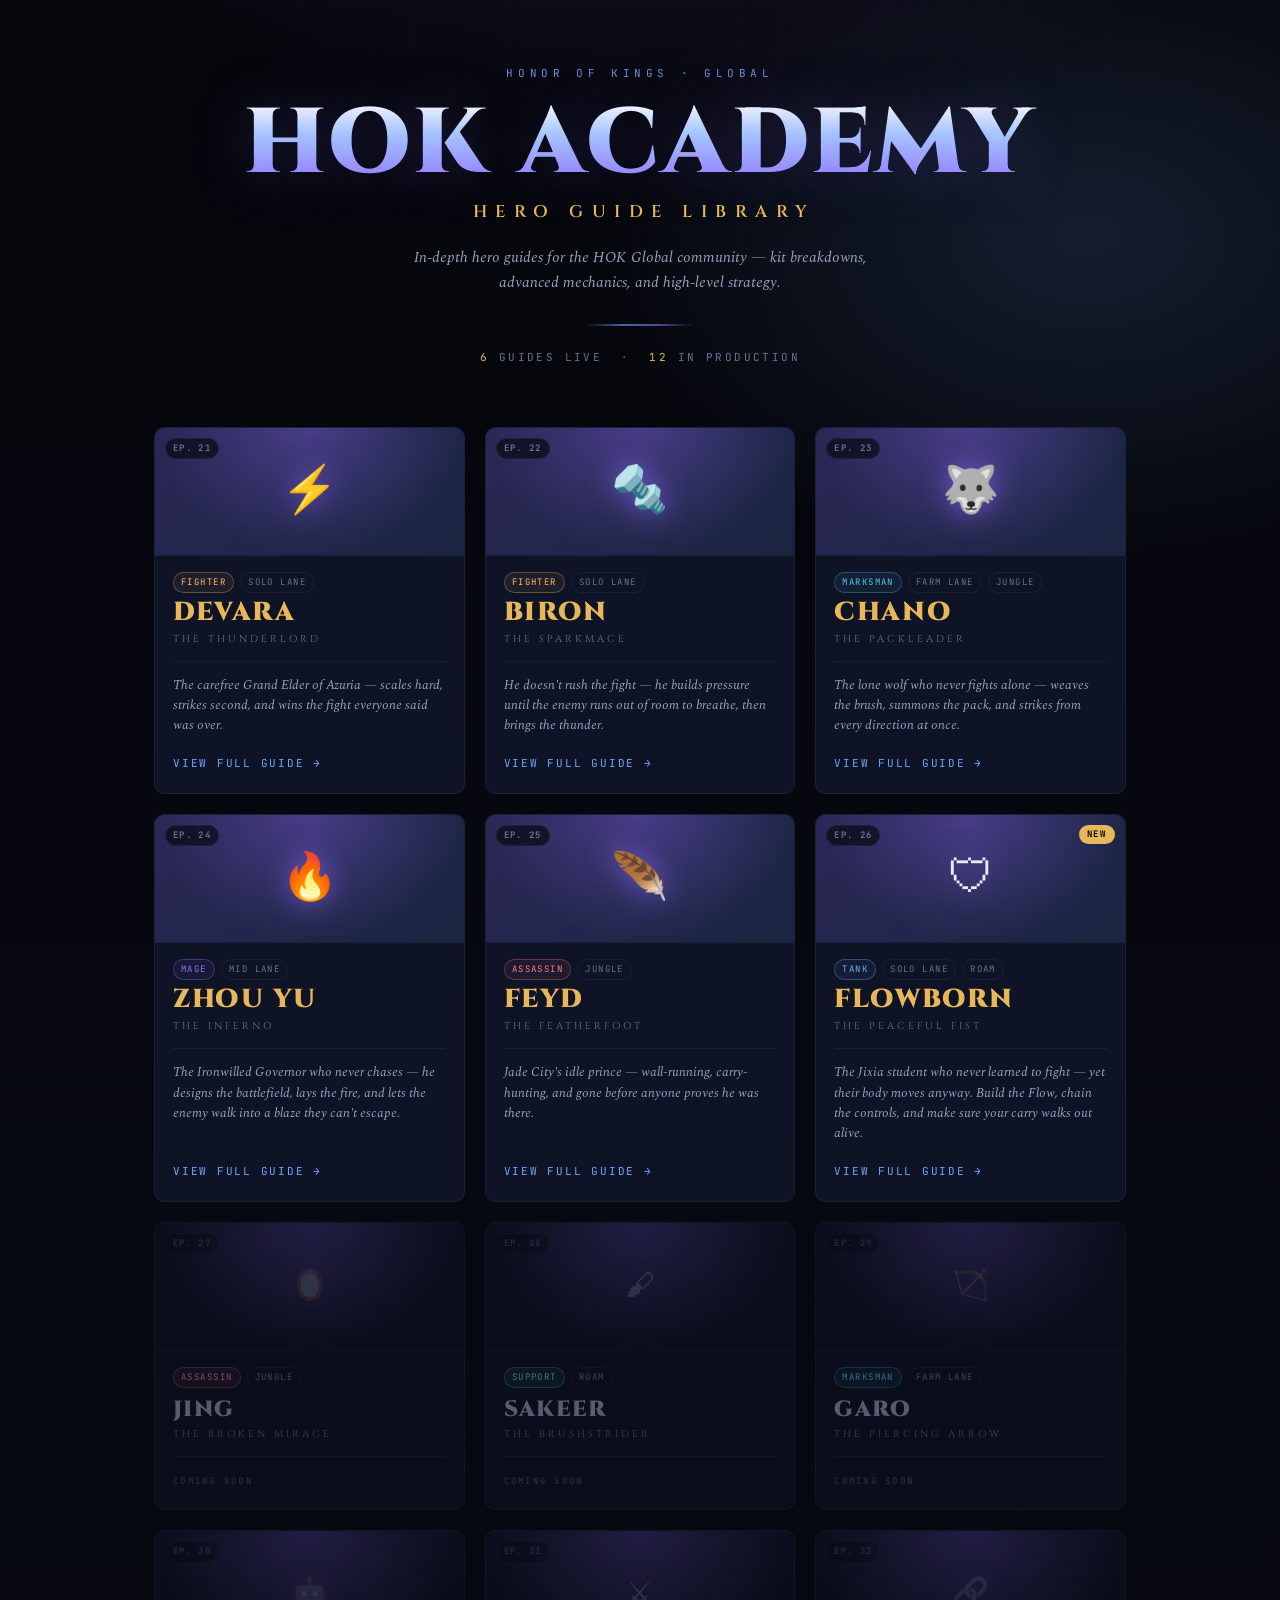
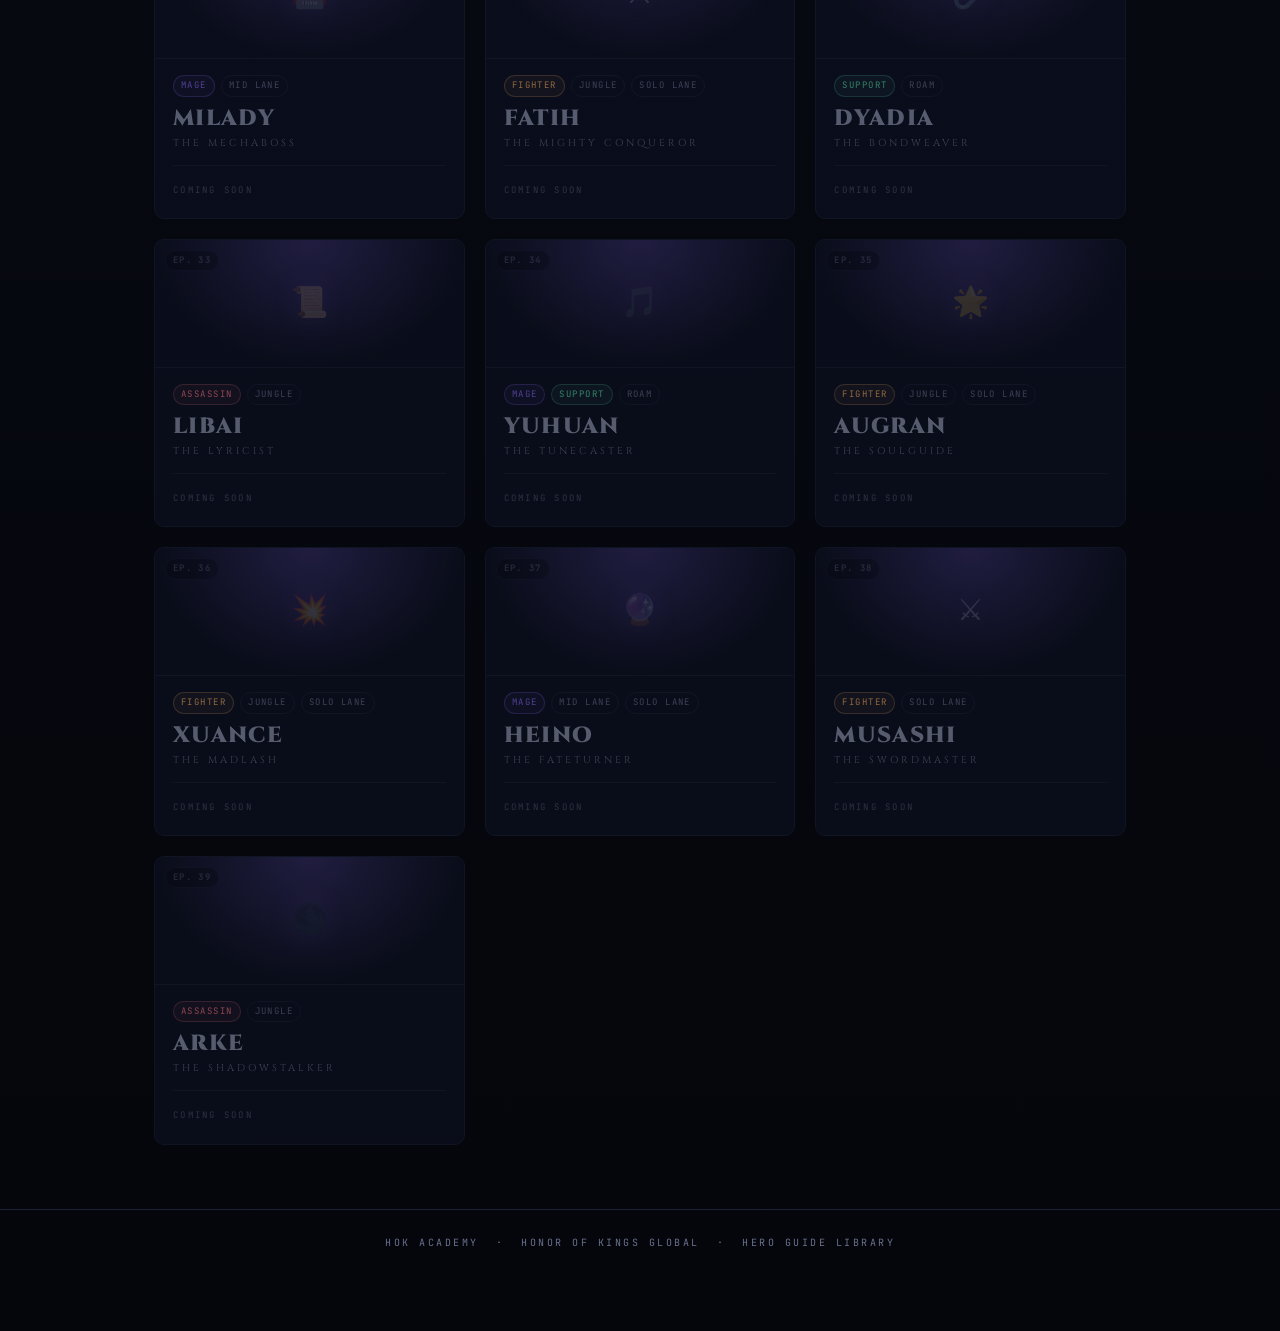
==== index.html @ 6c1d3ce2 "Add files via upload" ====
<!DOCTYPE html>
<html lang="en">
<head>
<meta charset="UTF-8">
<meta name="viewport" content="width=device-width, initial-scale=1.0">
<title>HOK Academy — Hero Guide Library</title>
<link rel="preconnect" href="https://fonts.googleapis.com">
<link rel="preconnect" href="https://fonts.gstatic.com" crossorigin>
<link href="https://fonts.googleapis.com/css2?family=Cinzel:wght@500;600;700;900&family=Spectral:ital,wght@0,300;0,400;0,500;0,600;1,400&family=JetBrains+Mono:wght@500;700&display=swap" rel="stylesheet">
<style>
  :root {
    --void:        #05060b;
    --ink:         #0b0e1a;
    --panel-solid: #0e1326;
    --edge:        #26304f;
    --edge-soft:   #1a2138;
    --bolt:        #6ea8ff;
    --bolt-bright: #a9ccff;
    --volt:        #8f6dff;
    --gold:        #e7b75a;
    --gold-soft:   #c9a25a;
    --paper:       #e9ecf5;
    --paper-dim:   #9aa3bd;
    --paper-faint: #69718e;
  }

  *, *::before, *::after { box-sizing: border-box; margin: 0; padding: 0; }
  html { scroll-behavior: smooth; }

  body {
    font-family: 'Spectral', Georgia, serif;
    background:
      radial-gradient(1200px 700px at 50% -10%, rgba(143,109,255,.18), transparent 60%),
      radial-gradient(900px 600px at 85% 8%,  rgba(110,168,255,.14), transparent 55%),
      linear-gradient(180deg, #05060b 0%, #070912 45%, #05060b 100%);
    color: var(--paper);
    line-height: 1.7;
    min-height: 100vh;
    padding-bottom: 80px;
  }

  /* faint electric grid texture */
  body::before {
    content: ""; position: fixed; inset: 0; pointer-events: none; z-index: 0; opacity: .5;
    background-image:
      linear-gradient(rgba(110,168,255,.035) 1px, transparent 1px),
      linear-gradient(90deg, rgba(110,168,255,.035) 1px, transparent 1px);
    background-size: 46px 46px;
    mask-image: radial-gradient(1000px 800px at 50% 0%, #000 30%, transparent 80%);
  }

  .wrap { max-width: 1020px; margin: 0 auto; padding: 0 24px; position: relative; z-index: 1; }

  /* ── MASTHEAD ────────────────────────────────── */
  header.mast { text-align: center; padding: 64px 0 16px; }

  .kicker {
    font-family: 'JetBrains Mono', monospace; font-size: 11px;
    letter-spacing: .42em; text-transform: uppercase;
    color: var(--bolt); opacity: .85; margin-bottom: 18px;
  }

  .mast h1 {
    font-family: 'Cinzel', serif; font-weight: 900;
    line-height: .95; font-size: clamp(44px, 10vw, 92px); letter-spacing: .04em;
    background: linear-gradient(180deg, #fff 0%, var(--bolt-bright) 38%, var(--volt) 105%);
    -webkit-background-clip: text; background-clip: text; color: transparent;
    text-shadow: 0 0 60px rgba(143,109,255,.25);
  }

  .mast .epithet {
    font-family: 'Cinzel', serif; font-weight: 600;
    font-size: clamp(12px, 2.6vw, 17px); letter-spacing: .5em;
    text-transform: uppercase; color: var(--gold);
    margin-top: 10px; padding-left: .5em;
  }

  .mast .sub {
    margin-top: 18px; color: var(--paper-dim); font-style: italic;
    font-size: 15px; max-width: 500px; margin-left: auto; margin-right: auto;
  }

  .bolt-rule {
    width: 110px; height: 2px; margin: 28px auto 0;
    background: linear-gradient(90deg, transparent, var(--bolt), var(--volt), transparent);
    opacity: .6;
  }

  .guide-meta {
    margin-top: 22px;
    font-family: 'JetBrains Mono', monospace; font-size: 11px;
    letter-spacing: .22em; text-transform: uppercase; color: var(--paper-faint);
  }
  .guide-meta .live { color: var(--gold); }

  /* ── GRID ────────────────────────────────────── */
  .grid {
    display: grid;
    grid-template-columns: repeat(3, 1fr);
    gap: 20px;
    margin-top: 44px;
  }
  @media (max-width: 740px) { .grid { grid-template-columns: repeat(2, 1fr); } }
  @media (max-width: 460px) { .grid { grid-template-columns: 1fr; } }

  /* ── CARD BASE ───────────────────────────────── */
  .card {
    background: var(--panel-solid);
    border: 1px solid var(--edge-soft);
    border-radius: 10px;
    overflow: hidden;
    text-decoration: none;
    color: var(--paper);
    display: flex;
    flex-direction: column;
    position: relative;
    transition: transform .22s ease, border-color .22s ease, box-shadow .22s ease;
  }

  .card:not(.card--soon):hover {
    transform: translateY(-5px);
    border-color: var(--bolt);
    box-shadow:
      0 10px 36px rgba(110,168,255,.16),
      0 0 0 1px rgba(110,168,255,.1);
  }

  /* Episode number badge */
  .card-ep {
    position: absolute; top: 10px; left: 10px; z-index: 3;
    font-family: 'JetBrains Mono', monospace; font-size: 9px;
    letter-spacing: .15em; text-transform: uppercase; font-weight: 700;
    color: var(--paper-faint);
    background: rgba(5,6,11,.65);
    padding: 2px 7px; border-radius: 20px;
    border: 1px solid var(--edge-soft);
  }

  /* NEW badge */
  .card-new-badge {
    position: absolute; top: 10px; right: 10px; z-index: 3;
    font-family: 'JetBrains Mono', monospace; font-size: 9px;
    letter-spacing: .2em; text-transform: uppercase; font-weight: 700;
    background: var(--gold); color: var(--void);
    padding: 2px 8px; border-radius: 20px;
  }

  /* ── CARD BANNER (icon / portrait area) ─────── */
  .card-banner {
    height: 128px;
    position: relative; overflow: hidden;
    display: flex; align-items: center; justify-content: center;
    border-bottom: 1px solid var(--edge-soft);
    background: linear-gradient(135deg, rgba(143,109,255,.22) 0%, rgba(110,168,255,.12) 100%);
  }
  .card-banner::before {
    content: ""; position: absolute; inset: 0;
    background: radial-gradient(ellipse at 50% 0%, rgba(143,109,255,.32), transparent 70%);
  }

  .card-banner img.hero-portrait {
    position: absolute; inset: 0; width: 100%; height: 100%;
    object-fit: cover; object-position: top center;
    z-index: 0; opacity: .72;
  }
  .hero-icon {
    font-size: 46px; position: relative; z-index: 1;
    filter: drop-shadow(0 0 14px rgba(143,109,255,.65));
    user-select: none;
  }

  /* ── CARD BODY ───────────────────────────────── */
  .card-body { padding: 16px 18px 20px; flex: 1; display: flex; flex-direction: column; gap: 5px; }

  .card-badges { display: flex; gap: 6px; flex-wrap: wrap; margin-bottom: 2px; }
  .badge {
    font-family: 'JetBrains Mono', monospace; font-size: 9px;
    letter-spacing: .16em; text-transform: uppercase;
    padding: 2px 7px; border-radius: 20px;
    border: 1px solid; line-height: 1.7;
  }
  .badge-fighter  { color: #ffb86c; border-color: rgba(255,184,108,.3); background: rgba(255,184,108,.07); }
  .badge-mage     { color: var(--volt); border-color: rgba(143,109,255,.35); background: rgba(143,109,255,.07); }
  .badge-assassin { color: #ff7a8a; border-color: rgba(255,122,138,.3); background: rgba(255,122,138,.07); }
  .badge-marksman { color: #4fc8e8; border-color: rgba(79,200,232,.3); background: rgba(79,200,232,.07); }
  .badge-support  { color: #5de8b4; border-color: rgba(93,232,180,.3); background: rgba(93,232,180,.07); }
  .badge-tank     { color: var(--bolt); border-color: rgba(110,168,255,.35); background: rgba(110,168,255,.07); }
  .badge-lane     { color: var(--paper-faint); border-color: var(--edge-soft); background: transparent; }

  .card-name {
    font-family: 'Cinzel', serif; font-weight: 900;
    font-size: clamp(20px, 2.8vw, 26px); letter-spacing: .06em;
    color: var(--gold); line-height: 1;
  }
  .card-epithet {
    font-family: 'Cinzel', serif; font-size: 10px; letter-spacing: .3em;
    text-transform: uppercase; color: var(--paper-faint);
  }
  .card-rule { height: 1px; background: var(--edge-soft); margin: 8px 0; }
  .card-desc { font-size: 13px; color: var(--paper-dim); line-height: 1.55; flex: 1; font-style: italic; }

  .card-cta {
    margin-top: 14px;
    font-family: 'JetBrains Mono', monospace; font-size: 11px;
    letter-spacing: .16em; text-transform: uppercase;
    color: var(--bolt);
    display: flex; align-items: center; gap: 6px;
    transition: color .15s ease, gap .15s ease;
  }
  .card:hover .card-cta { color: var(--bolt-bright); gap: 10px; }

  /* ── COMING SOON CARD ────────────────────────── */
  .card--soon { cursor: default; opacity: .55; pointer-events: none; }
  .card--soon .card-banner { background: rgba(14,19,38,.6); }
  .card--soon .hero-icon { font-size: 30px; opacity: .25; }
  .card--soon .card-name {
    font-size: clamp(17px, 2.4vw, 22px); letter-spacing: .06em;
    color: var(--paper-dim); margin-top: 4px; line-height: 1;
  }
  .card--soon .card-ep { opacity: .5; }
  .cs-label {
    font-family: 'JetBrains Mono', monospace; font-size: 9px;
    letter-spacing: .25em; text-transform: uppercase;
    color: var(--paper-faint); opacity: .7; margin-top: 4px;
  }

  /* ── FOOTER ──────────────────────────────────── */
  footer {
    text-align: center; margin-top: 64px;
    padding-top: 24px; border-top: 1px solid var(--edge-soft);
    font-family: 'JetBrains Mono', monospace; font-size: 10px;
    letter-spacing: .25em; text-transform: uppercase; color: var(--paper-faint);
  }
</style>
</head>
<body>
<div class="wrap">

  <!-- ── MASTHEAD ── -->
  <header class="mast">
    <div class="kicker">Honor of Kings · Global</div>
    <h1>HOK ACADEMY</h1>
    <div class="epithet">Hero Guide Library</div>
    <div class="sub">In-depth hero guides for the HOK Global community — kit breakdowns, advanced mechanics, and high-level strategy.</div>
    <div class="bolt-rule"></div>
    <div class="guide-meta"><span class="live">6</span> guides live &nbsp;·&nbsp; <span class="live">12</span> in production</div>
    <!--
      HOW TO UPDATE: when you publish a new guide, change the live count above
      and replace one of the "Coming Soon" cards below with a live card.
      Move the NEW badge to the most recently published card.
    -->
  </header>

  <!-- ── HERO CARD GRID ── -->
  <div class="grid">

    <!-- ═══ DEVARA — LIVE ═══════════════════════════ -->
    <a class="card" href="devara.html">
      <span class="card-ep">Ep. 21</span>
      <div class="card-banner">
        <!-- Replace with: <img class="hero-portrait" src="devara-portrait.jpg" alt="DEVARA"> -->
        <span class="hero-icon">⚡</span>
      </div>
      <div class="card-body">
        <div class="card-badges">
          <span class="badge badge-fighter">Fighter</span>
          <span class="badge badge-lane">Solo Lane</span>
        </div>
        <div class="card-name">DEVARA</div>
        <div class="card-epithet">The Thunderlord</div>
        <div class="card-rule"></div>
        <div class="card-desc">The carefree Grand Elder of Azuria — scales hard, strikes second, and wins the fight everyone said was over.</div>
        <div class="card-cta">View Full Guide &#8594;</div>
      </div>
    </a>

    <!-- ═══ BIRON — LIVE ═══════════════════════════ -->
    <a class="card" href="biron.html">
      <span class="card-ep">Ep. 22</span>
      <div class="card-banner">
        <!-- Replace with: <img class="hero-portrait" src="biron-portrait.jpg" alt="BIRON"> -->
        <span class="hero-icon">🔩</span>
      </div>
      <div class="card-body">
        <div class="card-badges">
          <span class="badge badge-fighter">Fighter</span>
          <span class="badge badge-lane">Solo Lane</span>
        </div>
        <div class="card-name">BIRON</div>
        <div class="card-epithet">The Sparkmace</div>
        <div class="card-rule"></div>
        <div class="card-desc">He doesn't rush the fight — he builds pressure until the enemy runs out of room to breathe, then brings the thunder.</div>
        <div class="card-cta">View Full Guide &#8594;</div>
      </div>
    </a>

    <!-- ═══ CHANO — LIVE ═══════════════════════════ -->
    <a class="card" href="chano.html">
      <span class="card-ep">Ep. 23</span>
      <div class="card-banner">
        <!-- Replace with: <img class="hero-portrait" src="chano-portrait.jpg" alt="CHANO"> -->
        <span class="hero-icon">🐺</span>
      </div>
      <div class="card-body">
        <div class="card-badges">
          <span class="badge badge-marksman">Marksman</span>
          <span class="badge badge-lane">Farm Lane</span>
          <span class="badge badge-lane">Jungle</span>
        </div>
        <div class="card-name">CHANO</div>
        <div class="card-epithet">The Packleader</div>
        <div class="card-rule"></div>
        <div class="card-desc">The lone wolf who never fights alone — weaves the brush, summons the pack, and strikes from every direction at once.</div>
        <div class="card-cta">View Full Guide &#8594;</div>
      </div>
    </a>

    <!-- ═══ ZHOU YU — LIVE ═══════════════════════════ -->
    <a class="card" href="zhouyu.html">
      <span class="card-ep">Ep. 24</span>
      <div class="card-banner">
        <!-- Replace with: <img class="hero-portrait" src="zhouyu-portrait.jpg" alt="ZHOU YU"> -->
        <span class="hero-icon">🔥</span>
      </div>
      <div class="card-body">
        <div class="card-badges">
          <span class="badge badge-mage">Mage</span>
          <span class="badge badge-lane">Mid Lane</span>
        </div>
        <div class="card-name">ZHOU YU</div>
        <div class="card-epithet">The Inferno</div>
        <div class="card-rule"></div>
        <div class="card-desc">The Ironwilled Governor who never chases — he designs the battlefield, lays the fire, and lets the enemy walk into a blaze they can't escape.</div>
        <div class="card-cta">View Full Guide &#8594;</div>
      </div>
    </a>

    <!-- ═══ FEYD — LIVE ═══════════════════════════ -->
    <a class="card" href="feyd.html">
      <span class="card-ep">Ep. 25</span>
      <div class="card-banner">
        <span class="hero-icon">🪶</span>
      </div>
      <div class="card-body">
        <div class="card-badges">
          <span class="badge badge-assassin">Assassin</span>
          <span class="badge badge-lane">Jungle</span>
        </div>
        <div class="card-name">FEYD</div>
        <div class="card-epithet">The Featherfoot</div>
        <div class="card-rule"></div>
        <div class="card-desc">Jade City's idle prince — wall-running, carry-hunting, and gone before anyone proves he was there.</div>
        <div class="card-cta">View Full Guide &#8594;</div>
      </div>
    </a>

    <!-- ═══ FLOWBORN — LIVE ═══════════════════════════ -->
    <a class="card" href="flowborn.html">
      <span class="card-ep">Ep. 26</span>
      <span class="card-new-badge">NEW</span>
      <div class="card-banner">
        <!-- Replace with: <img class="hero-portrait" src="flowborn-portrait.jpg" alt="FLOWBORN"> -->
        <span class="hero-icon">🛡</span>
      </div>
      <div class="card-body">
        <div class="card-badges">
          <span class="badge badge-tank">Tank</span>
          <span class="badge badge-lane">Solo Lane</span>
          <span class="badge badge-lane">Roam</span>
        </div>
        <div class="card-name">FLOWBORN</div>
        <div class="card-epithet">The Peaceful Fist</div>
        <div class="card-rule"></div>
        <div class="card-desc">The Jixia student who never learned to fight — yet their body moves anyway. Build the Flow, chain the controls, and make sure your carry walks out alive.</div>
        <div class="card-cta">View Full Guide &#8594;</div>
      </div>
    </a>

    <!-- JING -->
    <div class="card card--soon">
      <span class="card-ep">Ep. 27</span>
      <div class="card-banner">
        <span class="hero-icon">🪞</span>
      </div>
      <div class="card-body">
        <div class="card-badges">
          <span class="badge badge-assassin">Assassin</span>
          <span class="badge badge-lane">Jungle</span>
        </div>
        <div class="card-name">JING</div>
        <div class="card-epithet">The Broken Mirage</div>
        <div class="card-rule"></div>
        <div class="cs-label">Coming Soon</div>
      </div>
    </div>

    <!-- SAKEER -->
    <div class="card card--soon">
      <span class="card-ep">Ep. 28</span>
      <div class="card-banner">
        <span class="hero-icon">🖌</span>
      </div>
      <div class="card-body">
        <div class="card-badges">
          <span class="badge badge-support">Support</span>
          <span class="badge badge-lane">Roam</span>
        </div>
        <div class="card-name">SAKEER</div>
        <div class="card-epithet">The Brushstrider</div>
        <div class="card-rule"></div>
        <div class="cs-label">Coming Soon</div>
      </div>
    </div>

    <!-- GARO -->
    <div class="card card--soon">
      <span class="card-ep">Ep. 29</span>
      <div class="card-banner">
        <span class="hero-icon">🏹</span>
      </div>
      <div class="card-body">
        <div class="card-badges">
          <span class="badge badge-marksman">Marksman</span>
          <span class="badge badge-lane">Farm Lane</span>
        </div>
        <div class="card-name">GARO</div>
        <div class="card-epithet">The Piercing Arrow</div>
        <div class="card-rule"></div>
        <div class="cs-label">Coming Soon</div>
      </div>
    </div>

    <!-- MILADY -->
    <div class="card card--soon">
      <span class="card-ep">Ep. 30</span>
      <div class="card-banner">
        <span class="hero-icon">🤖</span>
      </div>
      <div class="card-body">
        <div class="card-badges">
          <span class="badge badge-mage">Mage</span>
          <span class="badge badge-lane">Mid Lane</span>
        </div>
        <div class="card-name">MILADY</div>
        <div class="card-epithet">The Mechaboss</div>
        <div class="card-rule"></div>
        <div class="cs-label">Coming Soon</div>
      </div>
    </div>

    <!-- FATIH -->
    <div class="card card--soon">
      <span class="card-ep">Ep. 31</span>
      <div class="card-banner">
        <span class="hero-icon">⚔</span>
      </div>
      <div class="card-body">
        <div class="card-badges">
          <span class="badge badge-fighter">Fighter</span>
          <span class="badge badge-lane">Jungle</span>
          <span class="badge badge-lane">Solo Lane</span>
        </div>
        <div class="card-name">FATIH</div>
        <div class="card-epithet">The Mighty Conqueror</div>
        <div class="card-rule"></div>
        <div class="cs-label">Coming Soon</div>
      </div>
    </div>

    <!-- DYADIA -->
    <div class="card card--soon">
      <span class="card-ep">Ep. 32</span>
      <div class="card-banner">
        <span class="hero-icon">🔗</span>
      </div>
      <div class="card-body">
        <div class="card-badges">
          <span class="badge badge-support">Support</span>
          <span class="badge badge-lane">Roam</span>
        </div>
        <div class="card-name">DYADIA</div>
        <div class="card-epithet">The Bondweaver</div>
        <div class="card-rule"></div>
        <div class="cs-label">Coming Soon</div>
      </div>
    </div>

    <!-- LIBAI -->
    <div class="card card--soon">
      <span class="card-ep">Ep. 33</span>
      <div class="card-banner">
        <span class="hero-icon">📜</span>
      </div>
      <div class="card-body">
        <div class="card-badges">
          <span class="badge badge-assassin">Assassin</span>
          <span class="badge badge-lane">Jungle</span>
        </div>
        <div class="card-name">LIBAI</div>
        <div class="card-epithet">The Lyricist</div>
        <div class="card-rule"></div>
        <div class="cs-label">Coming Soon</div>
      </div>
    </div>

    <!-- YUHUAN -->
    <div class="card card--soon">
      <span class="card-ep">Ep. 34</span>
      <div class="card-banner">
        <span class="hero-icon">🎵</span>
      </div>
      <div class="card-body">
        <div class="card-badges">
          <span class="badge badge-mage">Mage</span>
          <span class="badge badge-support">Support</span>
          <span class="badge badge-lane">Roam</span>
        </div>
        <div class="card-name">YUHUAN</div>
        <div class="card-epithet">The Tunecaster</div>
        <div class="card-rule"></div>
        <div class="cs-label">Coming Soon</div>
      </div>
    </div>

    <!-- AUGRAN -->
    <div class="card card--soon">
      <span class="card-ep">Ep. 35</span>
      <div class="card-banner">
        <span class="hero-icon">🌟</span>
      </div>
      <div class="card-body">
        <div class="card-badges">
          <span class="badge badge-fighter">Fighter</span>
          <span class="badge badge-lane">Jungle</span>
          <span class="badge badge-lane">Solo Lane</span>
        </div>
        <div class="card-name">AUGRAN</div>
        <div class="card-epithet">The Soulguide</div>
        <div class="card-rule"></div>
        <div class="cs-label">Coming Soon</div>
      </div>
    </div>

    <!-- XUANCE -->
    <div class="card card--soon">
      <span class="card-ep">Ep. 36</span>
      <div class="card-banner">
        <span class="hero-icon">💥</span>
      </div>
      <div class="card-body">
        <div class="card-badges">
          <span class="badge badge-fighter">Fighter</span>
          <span class="badge badge-lane">Jungle</span>
          <span class="badge badge-lane">Solo Lane</span>
        </div>
        <div class="card-name">XUANCE</div>
        <div class="card-epithet">The Madlash</div>
        <div class="card-rule"></div>
        <div class="cs-label">Coming Soon</div>
      </div>
    </div>

    <!-- HEINO -->
    <div class="card card--soon">
      <span class="card-ep">Ep. 37</span>
      <div class="card-banner">
        <span class="hero-icon">🔮</span>
      </div>
      <div class="card-body">
        <div class="card-badges">
          <span class="badge badge-mage">Mage</span>
          <span class="badge badge-lane">Mid Lane</span>
          <span class="badge badge-lane">Solo Lane</span>
        </div>
        <div class="card-name">HEINO</div>
        <div class="card-epithet">The Fateturner</div>
        <div class="card-rule"></div>
        <div class="cs-label">Coming Soon</div>
      </div>
    </div>

    <!-- MUSASHI -->
    <div class="card card--soon">
      <span class="card-ep">Ep. 38</span>
      <div class="card-banner">
        <span class="hero-icon">⚔</span>
      </div>
      <div class="card-body">
        <div class="card-badges">
          <span class="badge badge-fighter">Fighter</span>
          <span class="badge badge-lane">Solo Lane</span>
        </div>
        <div class="card-name">MUSASHI</div>
        <div class="card-epithet">The Swordmaster</div>
        <div class="card-rule"></div>
        <div class="cs-label">Coming Soon</div>
      </div>
    </div>

    <!-- ARKE -->
    <div class="card card--soon">
      <span class="card-ep">Ep. 39</span>
      <div class="card-banner">
        <span class="hero-icon">🌑</span>
      </div>
      <div class="card-body">
        <div class="card-badges">
          <span class="badge badge-assassin">Assassin</span>
          <span class="badge badge-lane">Jungle</span>
        </div>
        <div class="card-name">ARKE</div>
        <div class="card-epithet">The Shadowstalker</div>
        <div class="card-rule"></div>
        <div class="cs-label">Coming Soon</div>
      </div>
    </div>

  </div><!-- /grid -->

</div><!-- /wrap -->

<footer>HOK Academy &nbsp;·&nbsp; Honor of Kings Global &nbsp;·&nbsp; Hero Guide Library</footer>

</body>
</html>
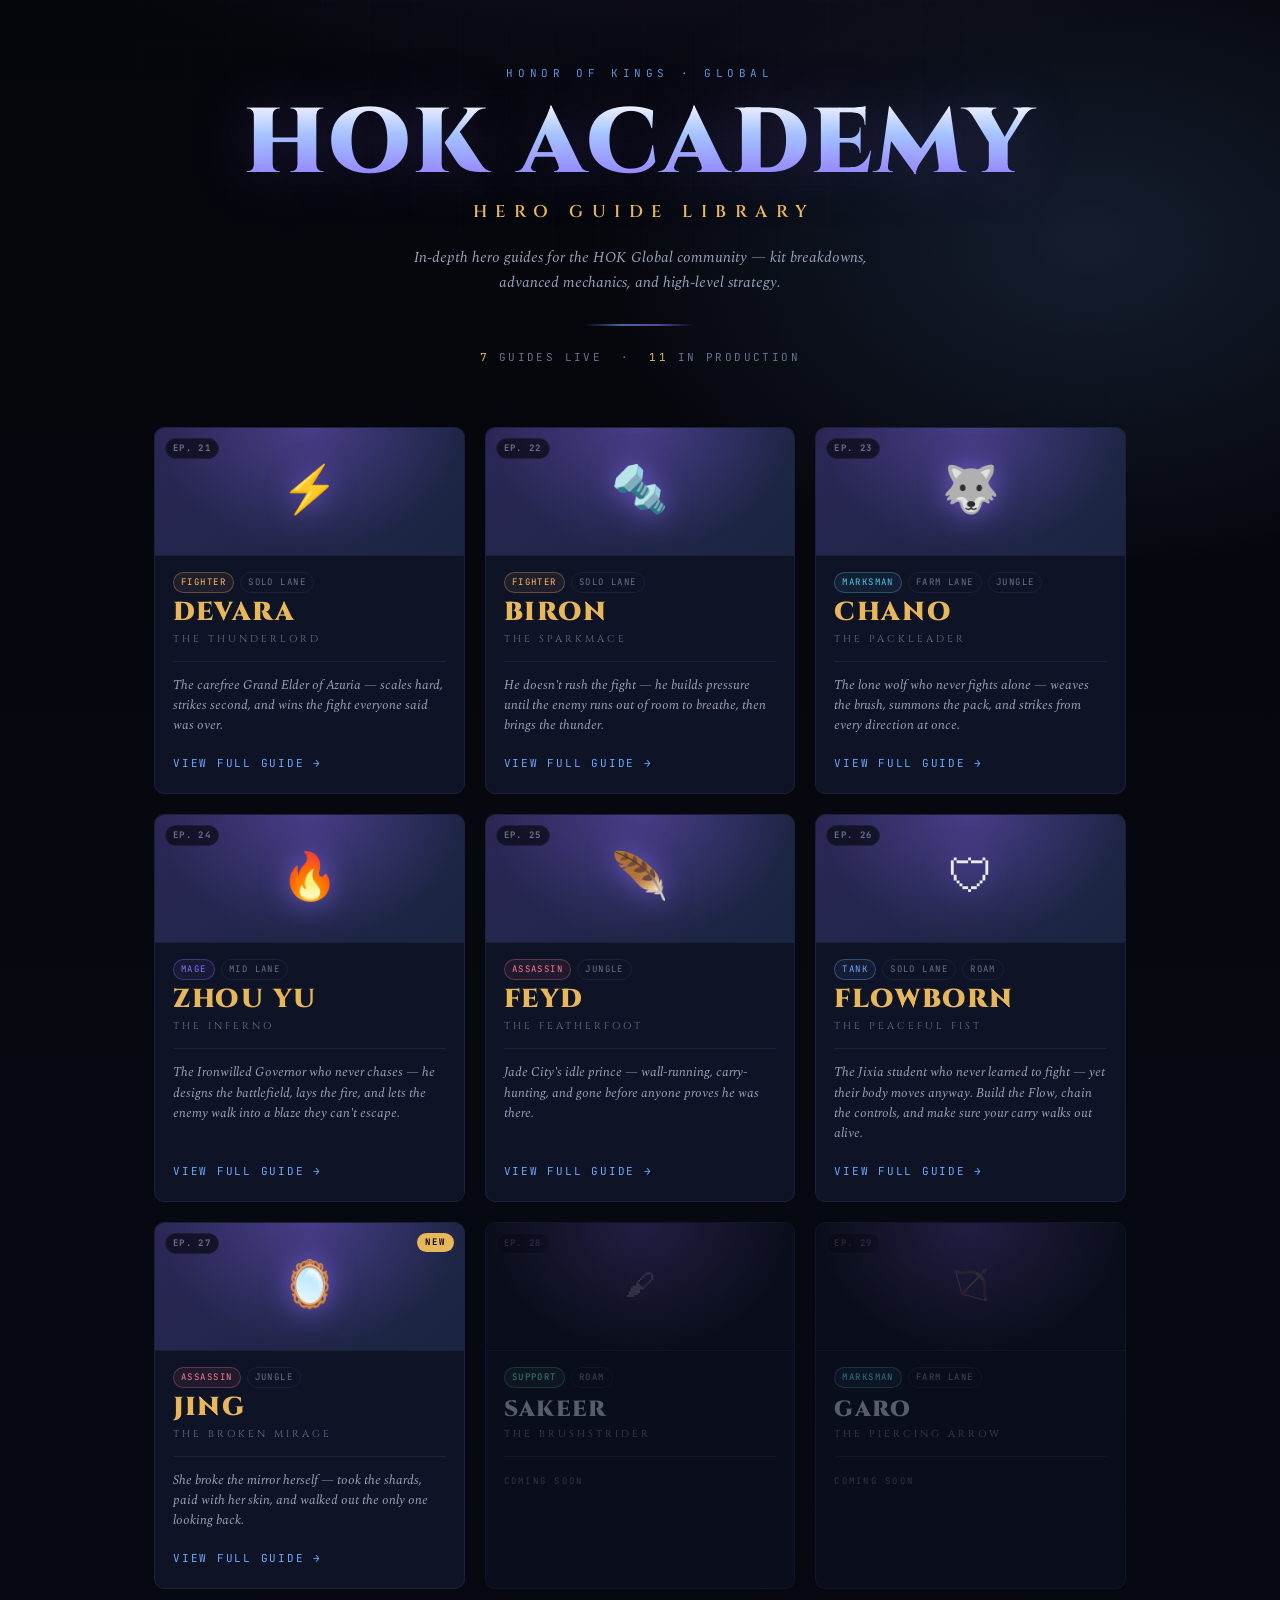
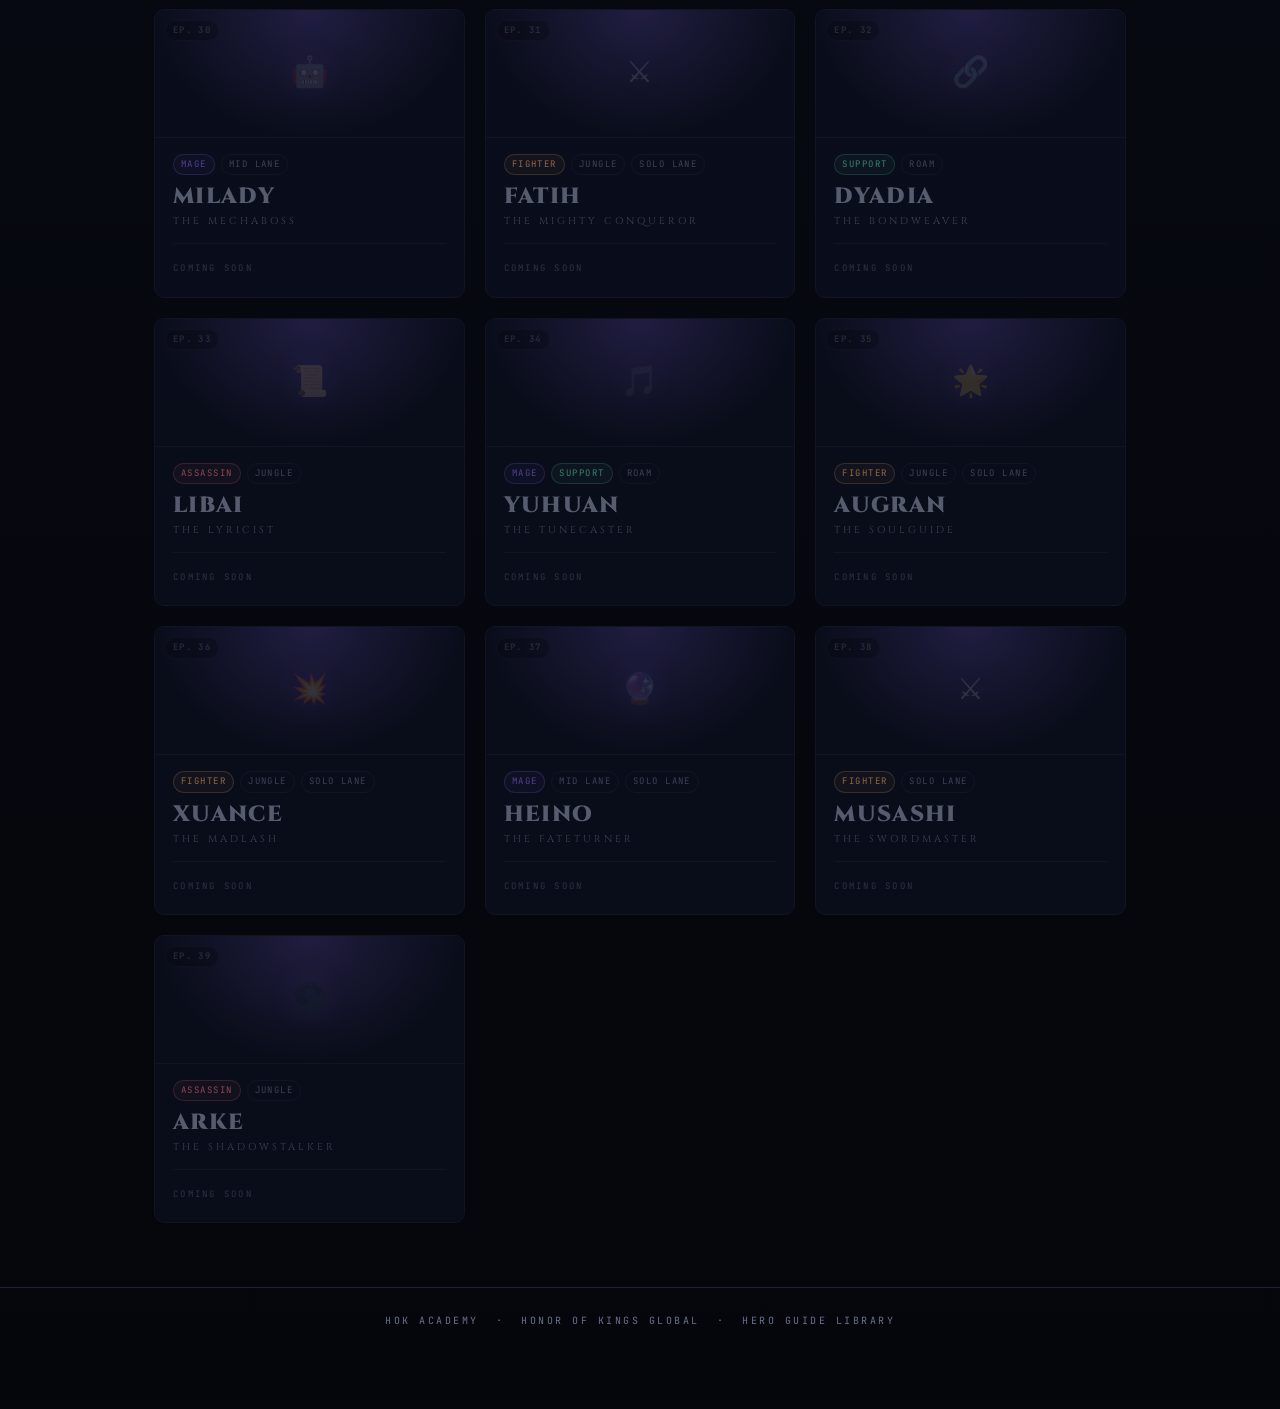
==== commit 3ec4fff7: "Add files via upload" ====
--- a/index.html
+++ b/index.html
@@ -243,7 +243,7 @@
     <div class="epithet">Hero Guide Library</div>
     <div class="sub">In-depth hero guides for the HOK Global community — kit breakdowns, advanced mechanics, and high-level strategy.</div>
     <div class="bolt-rule"></div>
-    <div class="guide-meta"><span class="live">6</span> guides live &nbsp;·&nbsp; <span class="live">12</span> in production</div>
+    <div class="guide-meta"><span class="live">7</span> guides live &nbsp;·&nbsp; <span class="live">11</span> in production</div>
     <!--
       HOW TO UPDATE: when you publish a new guide, change the live count above
       and replace one of the "Coming Soon" cards below with a live card.
@@ -357,7 +357,6 @@
     <!-- ═══ FLOWBORN — LIVE ═══════════════════════════ -->
     <a class="card" href="flowborn.html">
       <span class="card-ep">Ep. 26</span>
-      <span class="card-new-badge">NEW</span>
       <div class="card-banner">
         <!-- Replace with: <img class="hero-portrait" src="flowborn-portrait.jpg" alt="FLOWBORN"> -->
         <span class="hero-icon">🛡</span>
@@ -376,10 +375,12 @@
       </div>
     </a>
 
-    <!-- JING -->
-    <div class="card card--soon">
+    <!-- ═══ JING — LIVE ═══════════════════════════ -->
+    <a class="card" href="jing.html">
       <span class="card-ep">Ep. 27</span>
-      <div class="card-banner">
+      <span class="card-new-badge">NEW</span>
+      <div class="card-banner">
+        <!-- Replace with: <img class="hero-portrait" src="jing-portrait.jpg" alt="JING"> -->
         <span class="hero-icon">🪞</span>
       </div>
       <div class="card-body">
@@ -390,9 +391,10 @@
         <div class="card-name">JING</div>
         <div class="card-epithet">The Broken Mirage</div>
         <div class="card-rule"></div>
-        <div class="cs-label">Coming Soon</div>
-      </div>
-    </div>
+        <div class="card-desc">She broke the mirror herself — took the shards, paid with her skin, and walked out the only one looking back.</div>
+        <div class="card-cta">View Full Guide &#8594;</div>
+      </div>
+    </a>
 
     <!-- SAKEER -->
     <div class="card card--soon">
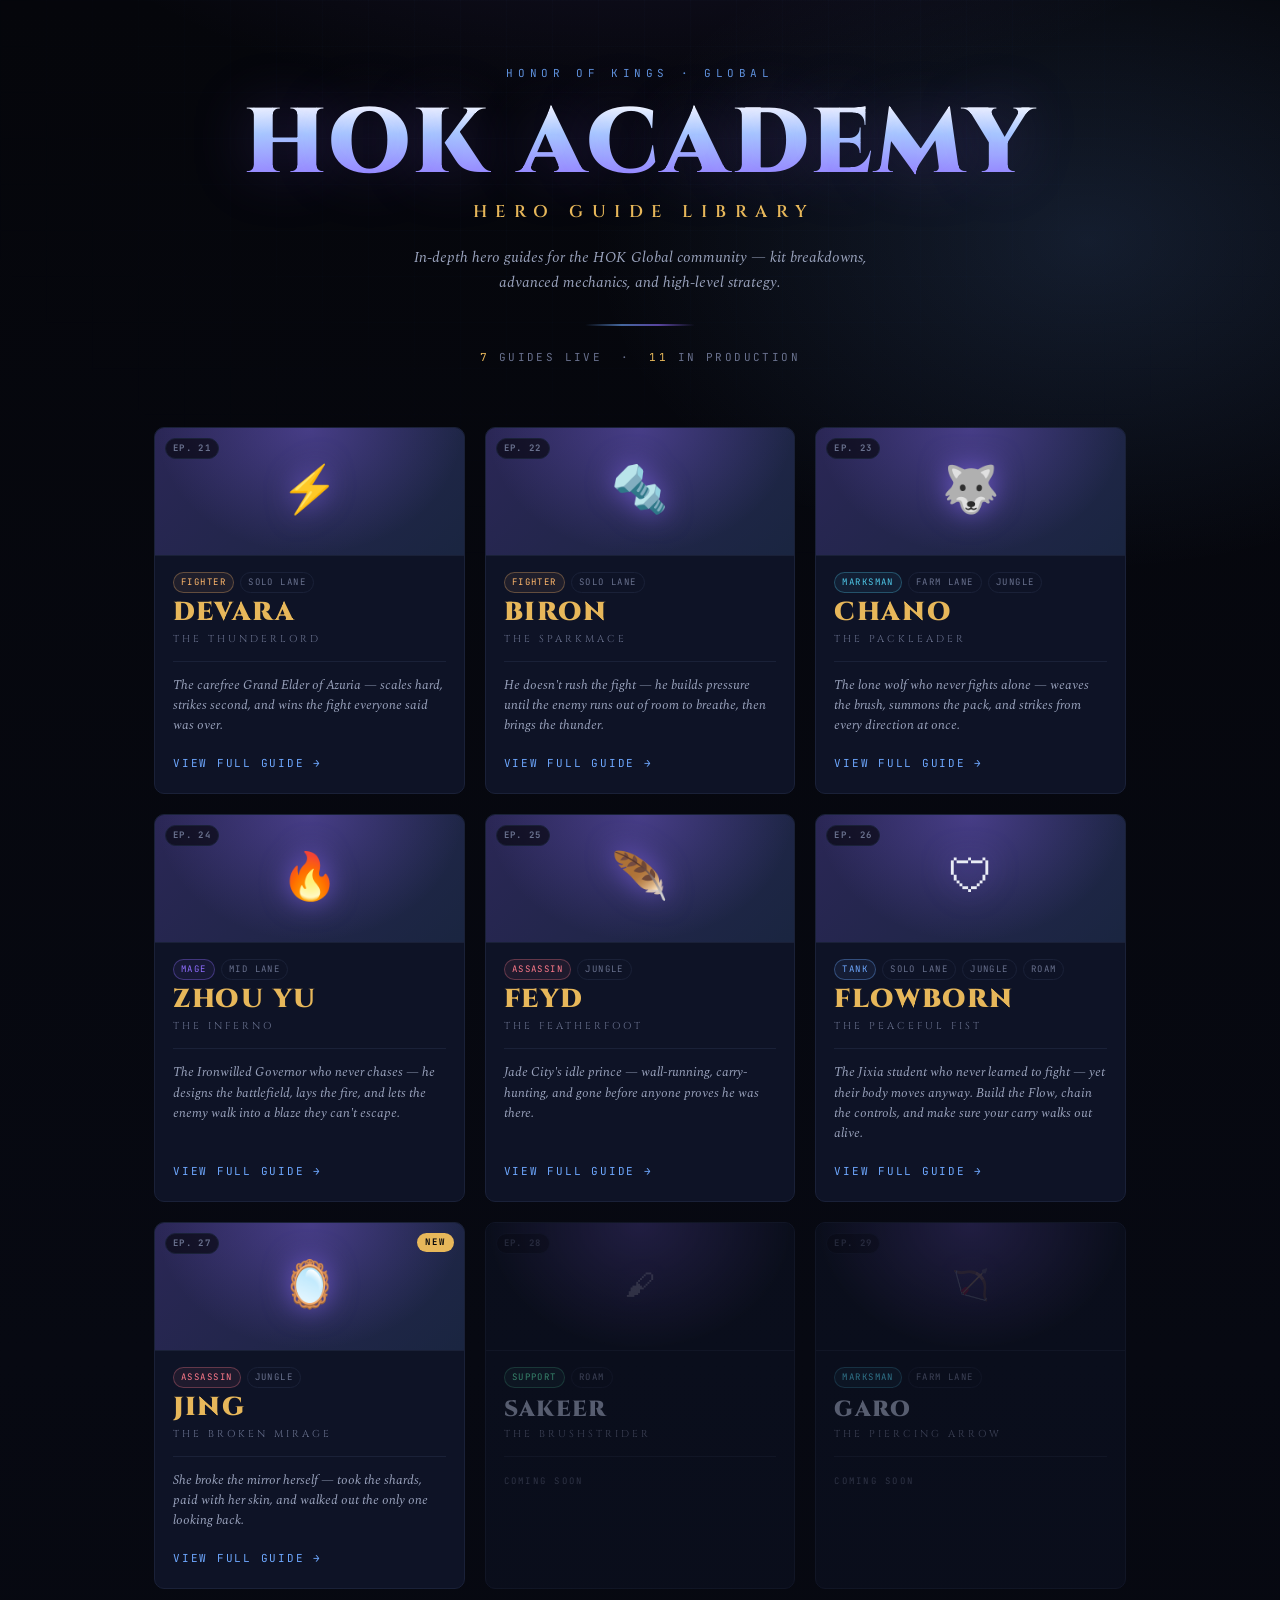
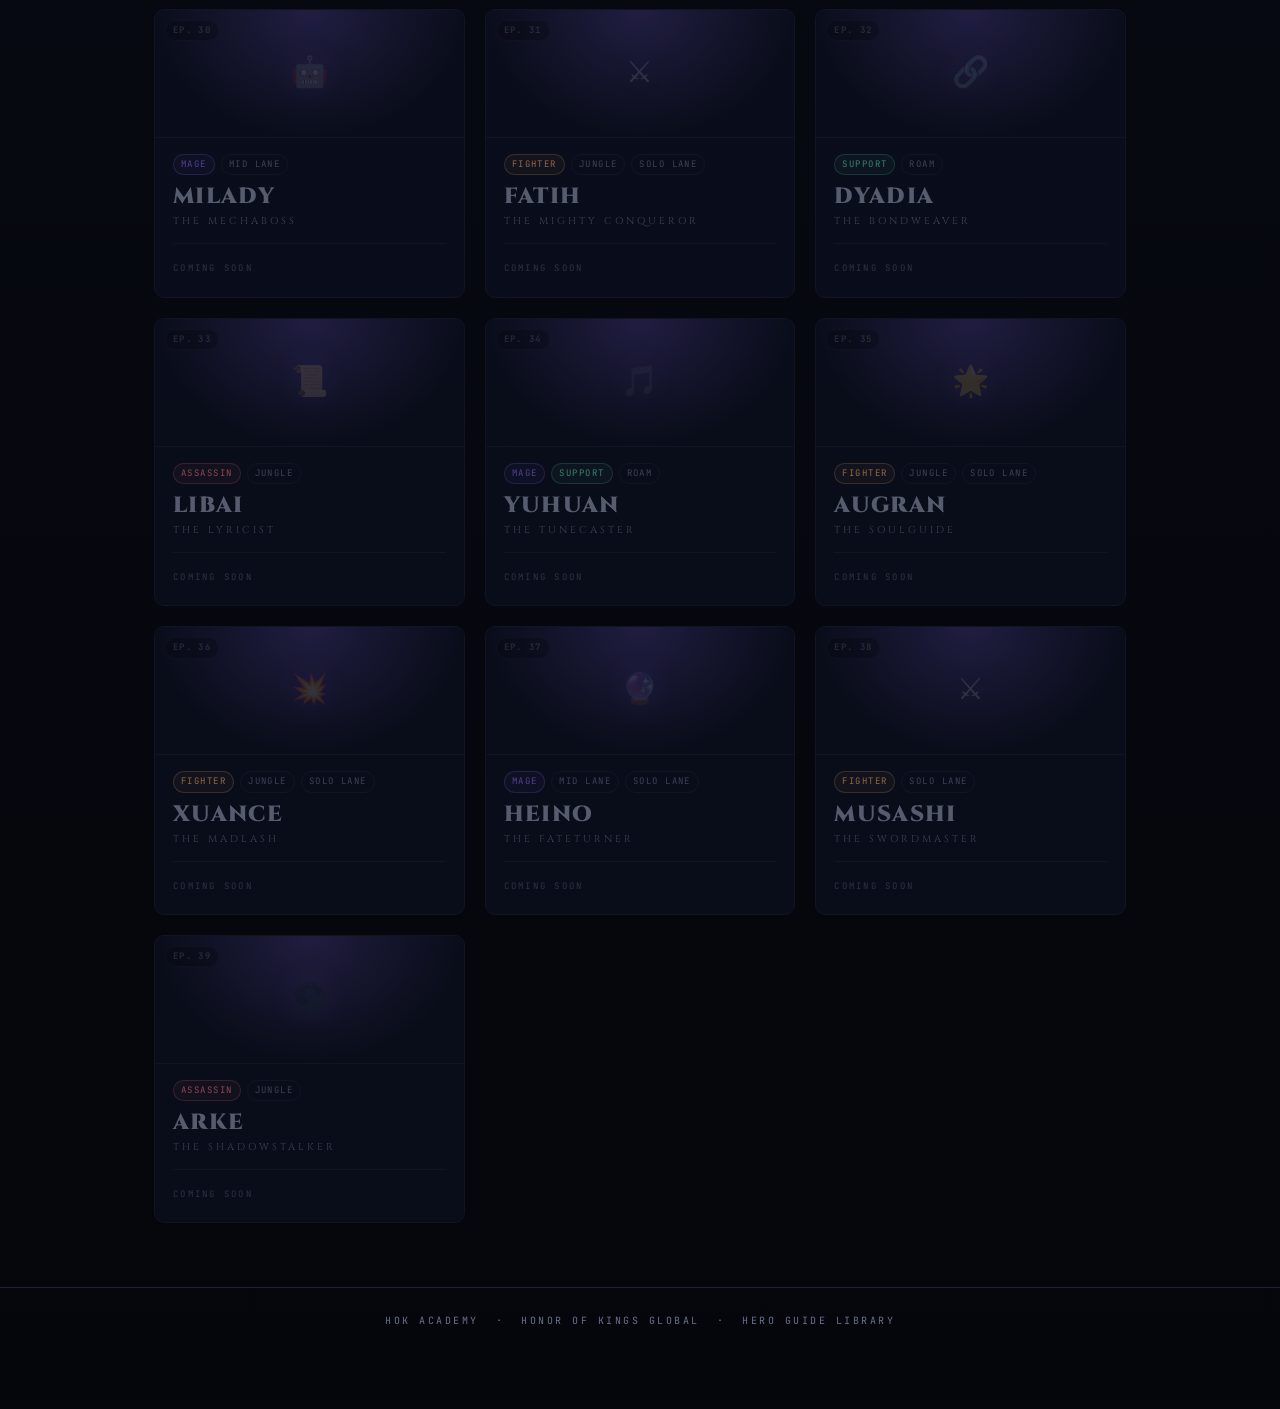
==== commit c99d3779: "Add files via upload" ====
--- a/index.html
+++ b/index.html
@@ -365,7 +365,8 @@
         <div class="card-badges">
           <span class="badge badge-tank">Tank</span>
           <span class="badge badge-lane">Solo Lane</span>
-          <span class="badge badge-lane">Roam</span>
+          <span class="badge badge-lane">Jungle</span>
+		  <span class="badge badge-lane">Roam</span>
         </div>
         <div class="card-name">FLOWBORN</div>
         <div class="card-epithet">The Peaceful Fist</div>
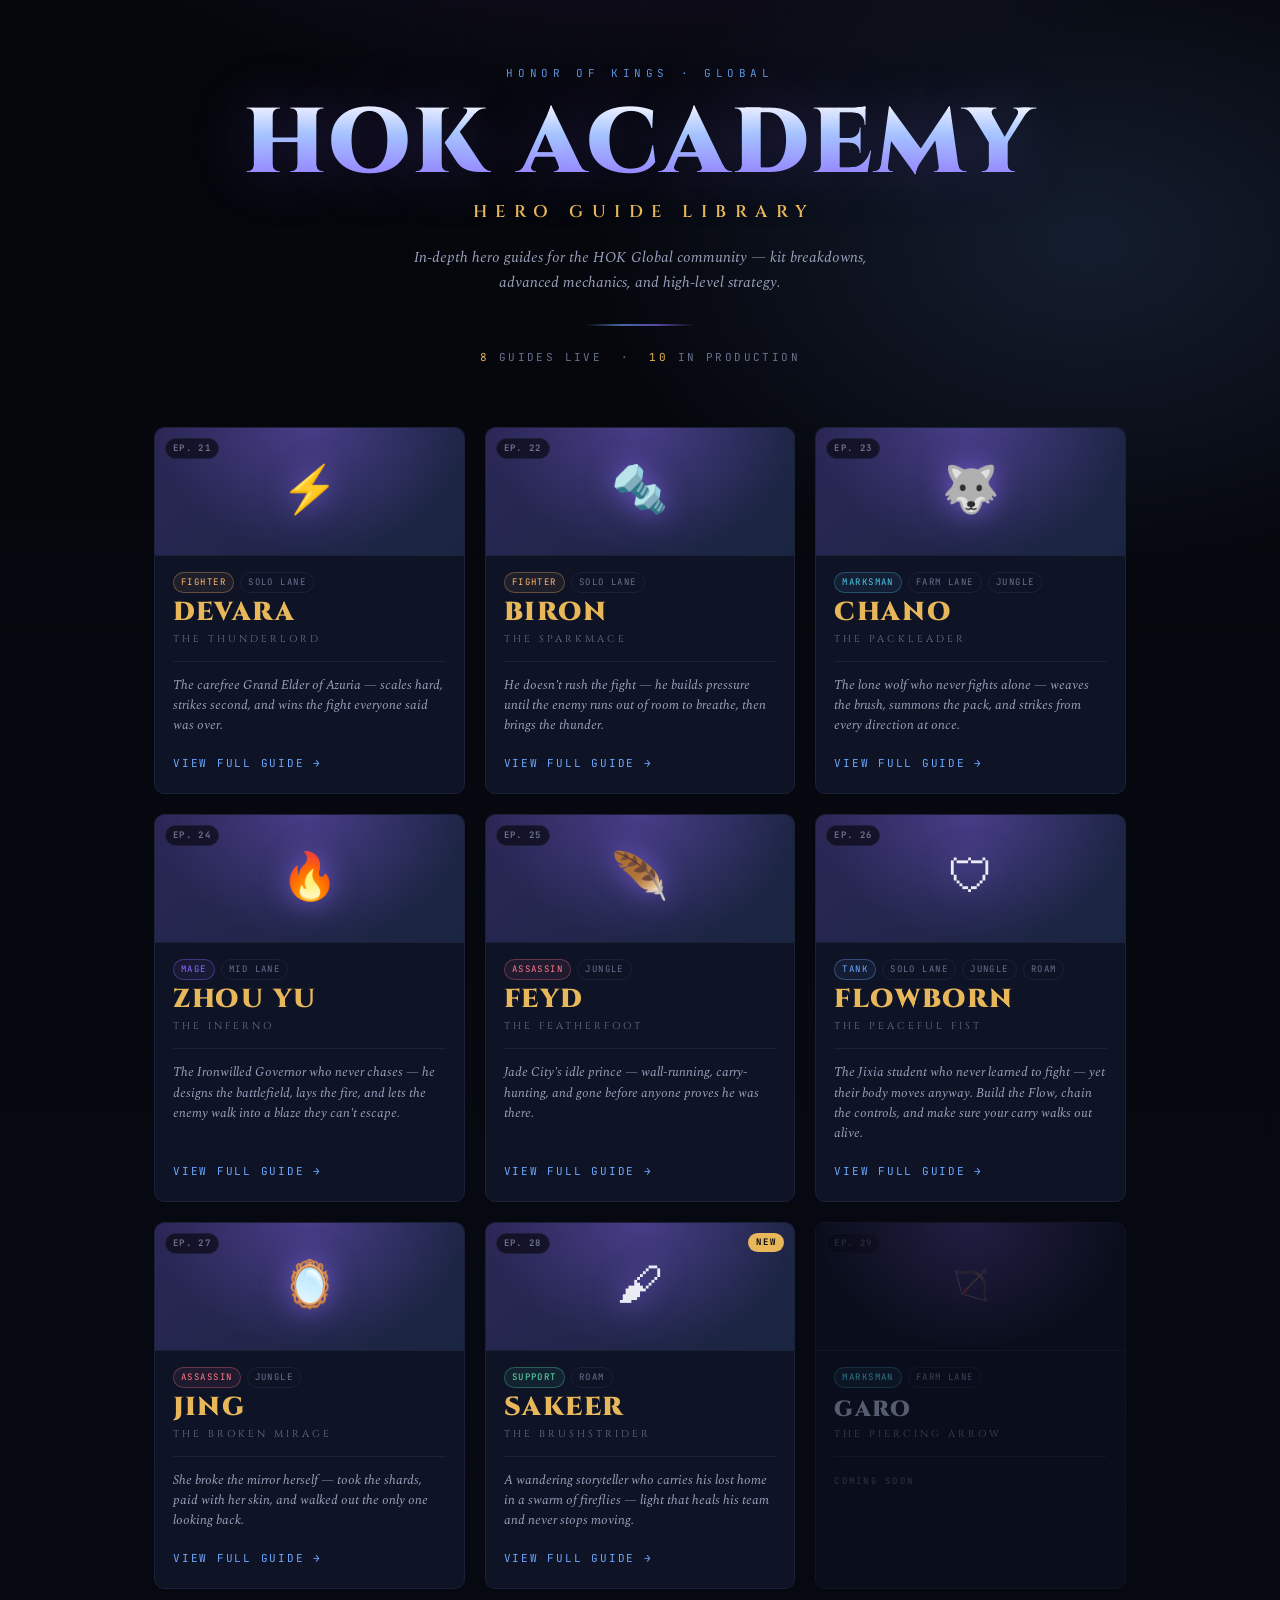
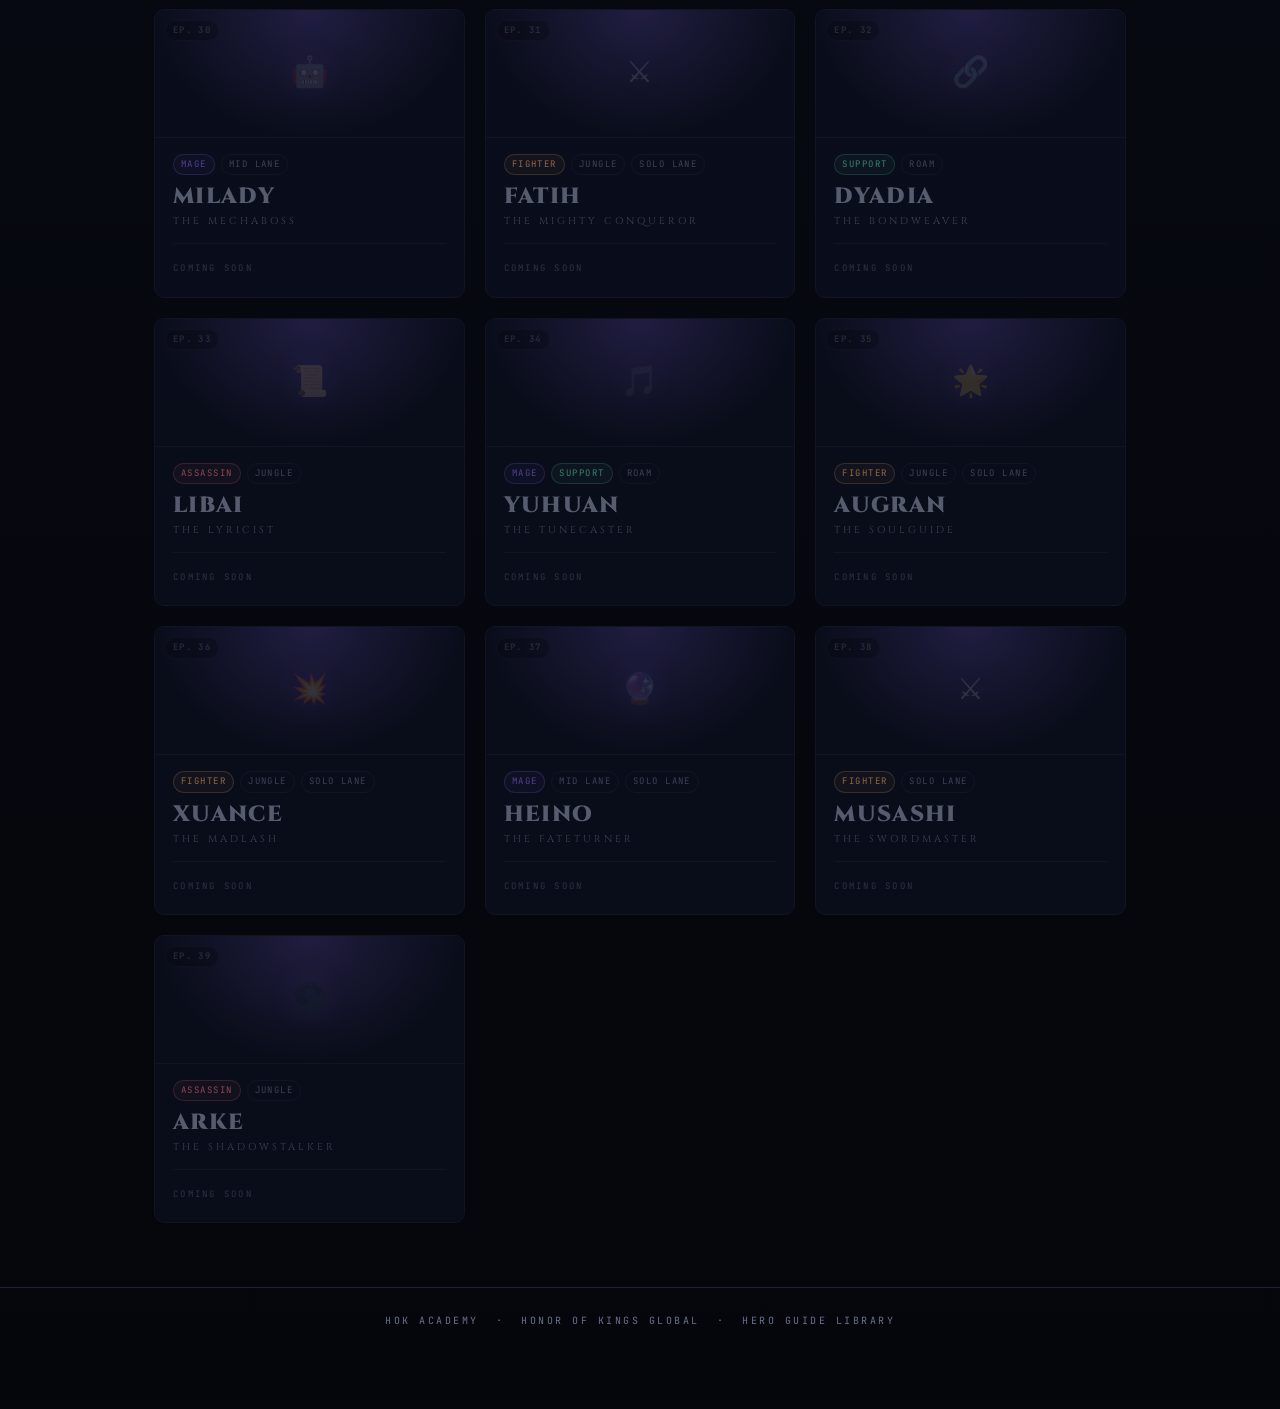
==== commit 13c449cd: "Add files via upload" ====
--- a/index.html
+++ b/index.html
@@ -243,7 +243,7 @@
     <div class="epithet">Hero Guide Library</div>
     <div class="sub">In-depth hero guides for the HOK Global community — kit breakdowns, advanced mechanics, and high-level strategy.</div>
     <div class="bolt-rule"></div>
-    <div class="guide-meta"><span class="live">7</span> guides live &nbsp;·&nbsp; <span class="live">11</span> in production</div>
+    <div class="guide-meta"><span class="live">8</span> guides live &nbsp;·&nbsp; <span class="live">10</span> in production</div>
     <!--
       HOW TO UPDATE: when you publish a new guide, change the live count above
       and replace one of the "Coming Soon" cards below with a live card.
@@ -379,7 +379,6 @@
     <!-- ═══ JING — LIVE ═══════════════════════════ -->
     <a class="card" href="jing.html">
       <span class="card-ep">Ep. 27</span>
-      <span class="card-new-badge">NEW</span>
       <div class="card-banner">
         <!-- Replace with: <img class="hero-portrait" src="jing-portrait.jpg" alt="JING"> -->
         <span class="hero-icon">🪞</span>
@@ -397,10 +396,12 @@
       </div>
     </a>
 
-    <!-- SAKEER -->
-    <div class="card card--soon">
+    <!-- ═══ SAKEER — LIVE ═══════════════════════════ -->
+    <a class="card" href="sakeer.html">
       <span class="card-ep">Ep. 28</span>
-      <div class="card-banner">
+      <span class="card-new-badge">NEW</span>
+      <div class="card-banner">
+        <!-- Replace with: <img class="hero-portrait" src="sakeer-portrait.jpg" alt="SAKEER"> -->
         <span class="hero-icon">🖌</span>
       </div>
       <div class="card-body">
@@ -411,9 +412,10 @@
         <div class="card-name">SAKEER</div>
         <div class="card-epithet">The Brushstrider</div>
         <div class="card-rule"></div>
-        <div class="cs-label">Coming Soon</div>
-      </div>
-    </div>
+        <div class="card-desc">A wandering storyteller who carries his lost home in a swarm of fireflies — light that heals his team and never stops moving.</div>
+        <div class="card-cta">View Full Guide &#8594;</div>
+      </div>
+    </a>
 
     <!-- GARO -->
     <div class="card card--soon">
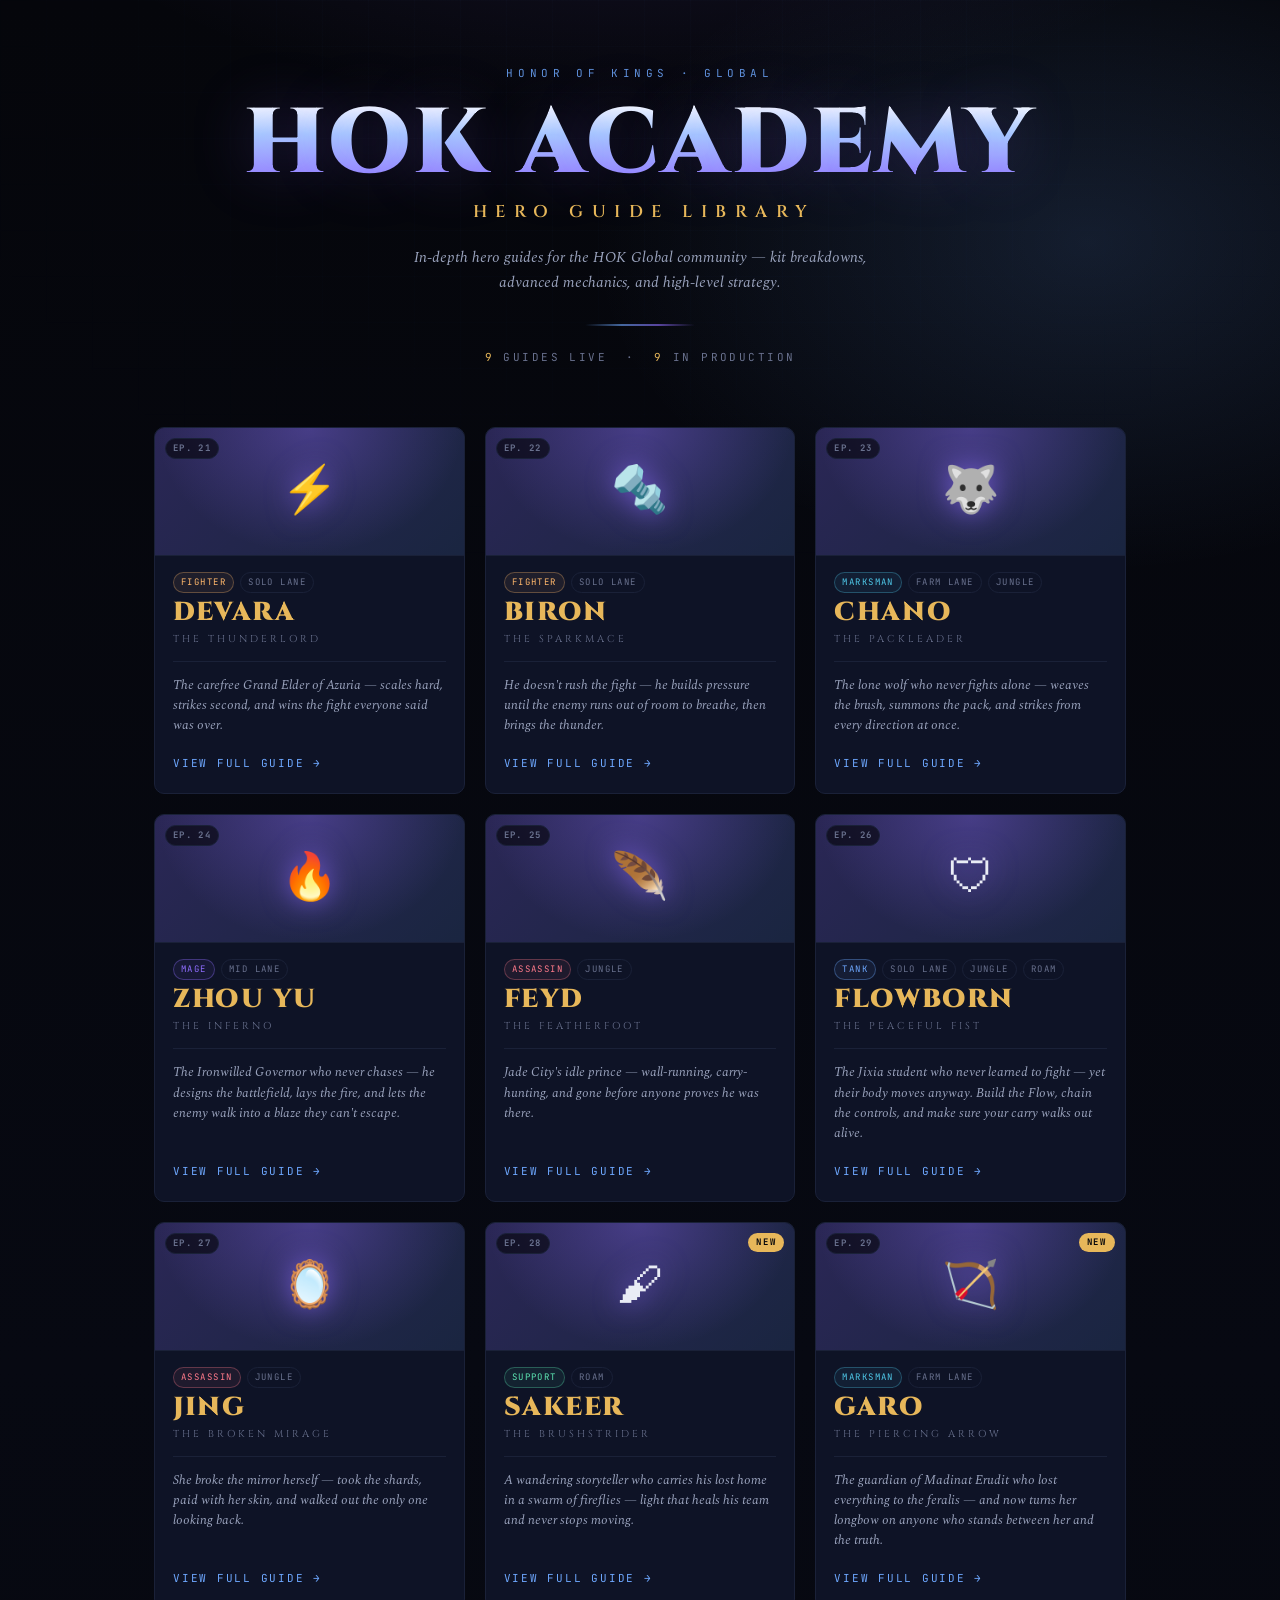
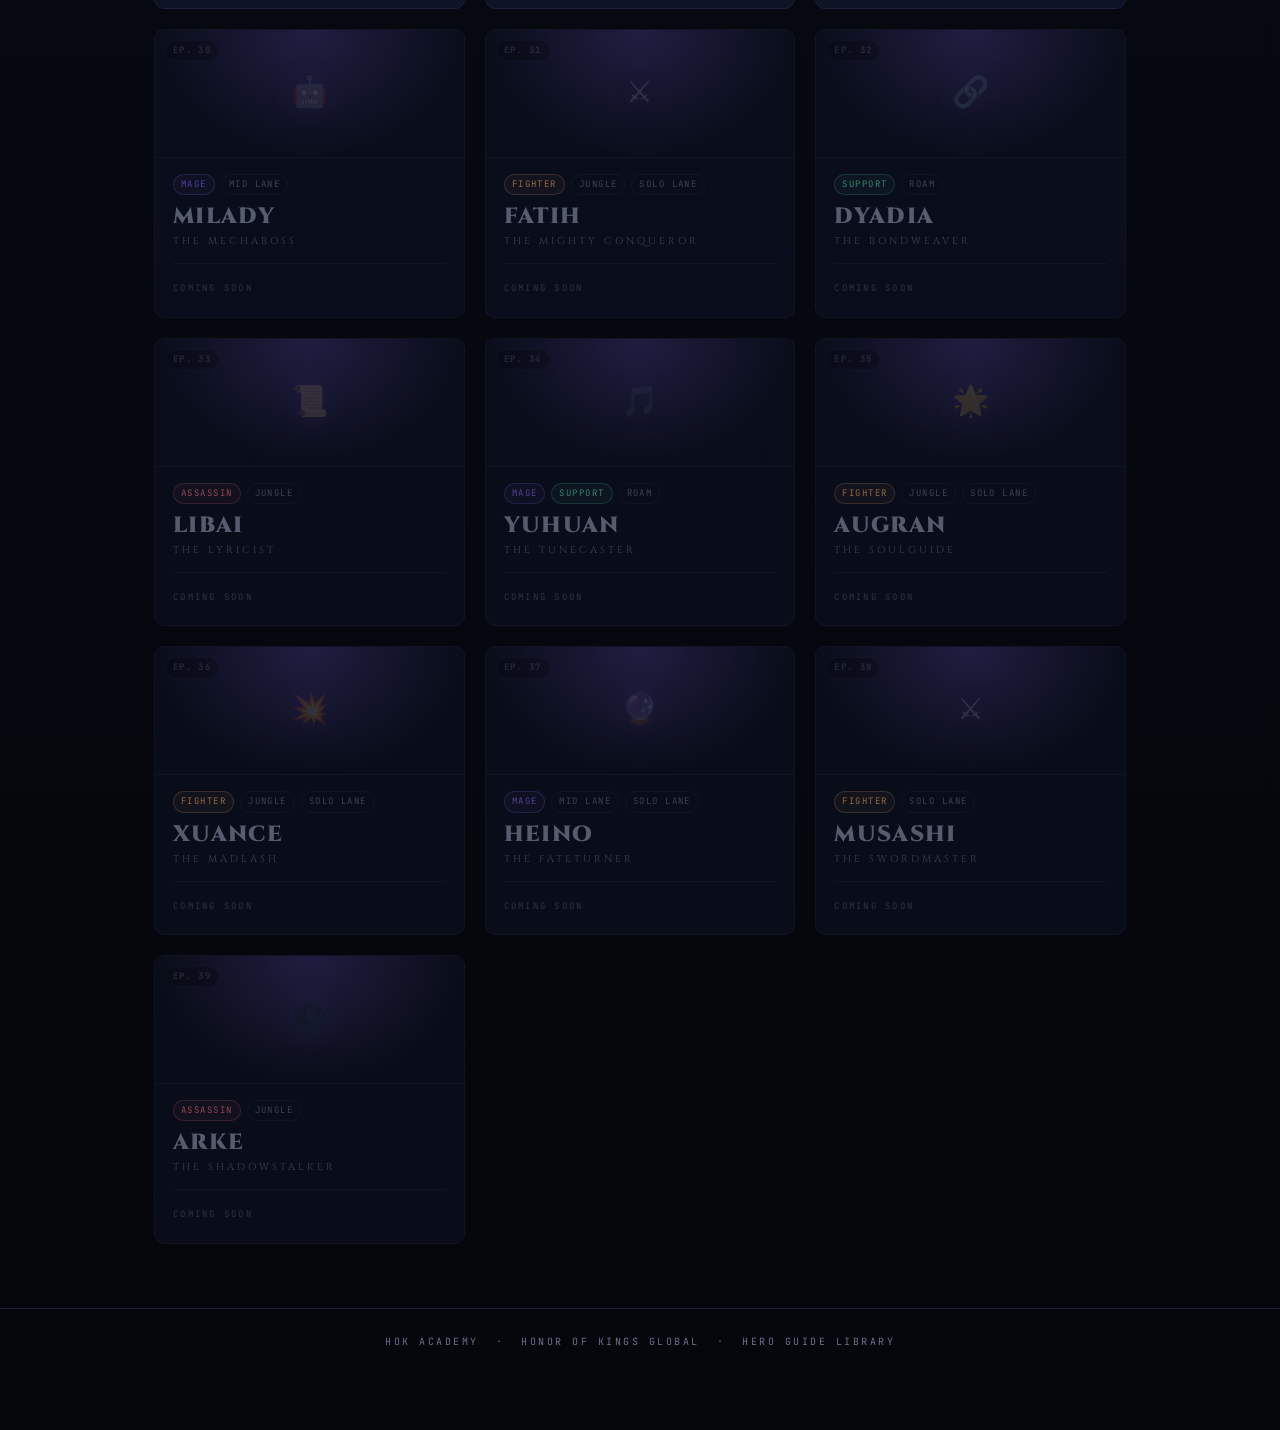
==== commit 60dac39d: "Add files via upload" ====
--- a/index.html
+++ b/index.html
@@ -243,7 +243,7 @@
     <div class="epithet">Hero Guide Library</div>
     <div class="sub">In-depth hero guides for the HOK Global community — kit breakdowns, advanced mechanics, and high-level strategy.</div>
     <div class="bolt-rule"></div>
-    <div class="guide-meta"><span class="live">8</span> guides live &nbsp;·&nbsp; <span class="live">10</span> in production</div>
+    <div class="guide-meta"><span class="live">9</span> guides live &nbsp;·&nbsp; <span class="live">9</span> in production</div>
     <!--
       HOW TO UPDATE: when you publish a new guide, change the live count above
       and replace one of the "Coming Soon" cards below with a live card.
@@ -399,7 +399,7 @@
     <!-- ═══ SAKEER — LIVE ═══════════════════════════ -->
     <a class="card" href="sakeer.html">
       <span class="card-ep">Ep. 28</span>
-      <span class="card-new-badge">NEW</span>
+	  <span class="card-new-badge">NEW</span>
       <div class="card-banner">
         <!-- Replace with: <img class="hero-portrait" src="sakeer-portrait.jpg" alt="SAKEER"> -->
         <span class="hero-icon">🖌</span>
@@ -417,10 +417,12 @@
       </div>
     </a>
 
-    <!-- GARO -->
-    <div class="card card--soon">
+    <!-- ═══ GARO — LIVE ═══════════════════════════ -->
+    <a class="card" href="garo.html">
       <span class="card-ep">Ep. 29</span>
-      <div class="card-banner">
+      <span class="card-new-badge">NEW</span>
+      <div class="card-banner">
+        <!-- Replace with: <img class="hero-portrait" src="garo-portrait.jpg" alt="GARO"> -->
         <span class="hero-icon">🏹</span>
       </div>
       <div class="card-body">
@@ -431,9 +433,10 @@
         <div class="card-name">GARO</div>
         <div class="card-epithet">The Piercing Arrow</div>
         <div class="card-rule"></div>
-        <div class="cs-label">Coming Soon</div>
-      </div>
-    </div>
+        <div class="card-desc">The guardian of Madinat Erudit who lost everything to the feralis — and now turns her longbow on anyone who stands between her and the truth.</div>
+        <div class="card-cta">View Full Guide &#8594;</div>
+      </div>
+    </a>
 
     <!-- MILADY -->
     <div class="card card--soon">
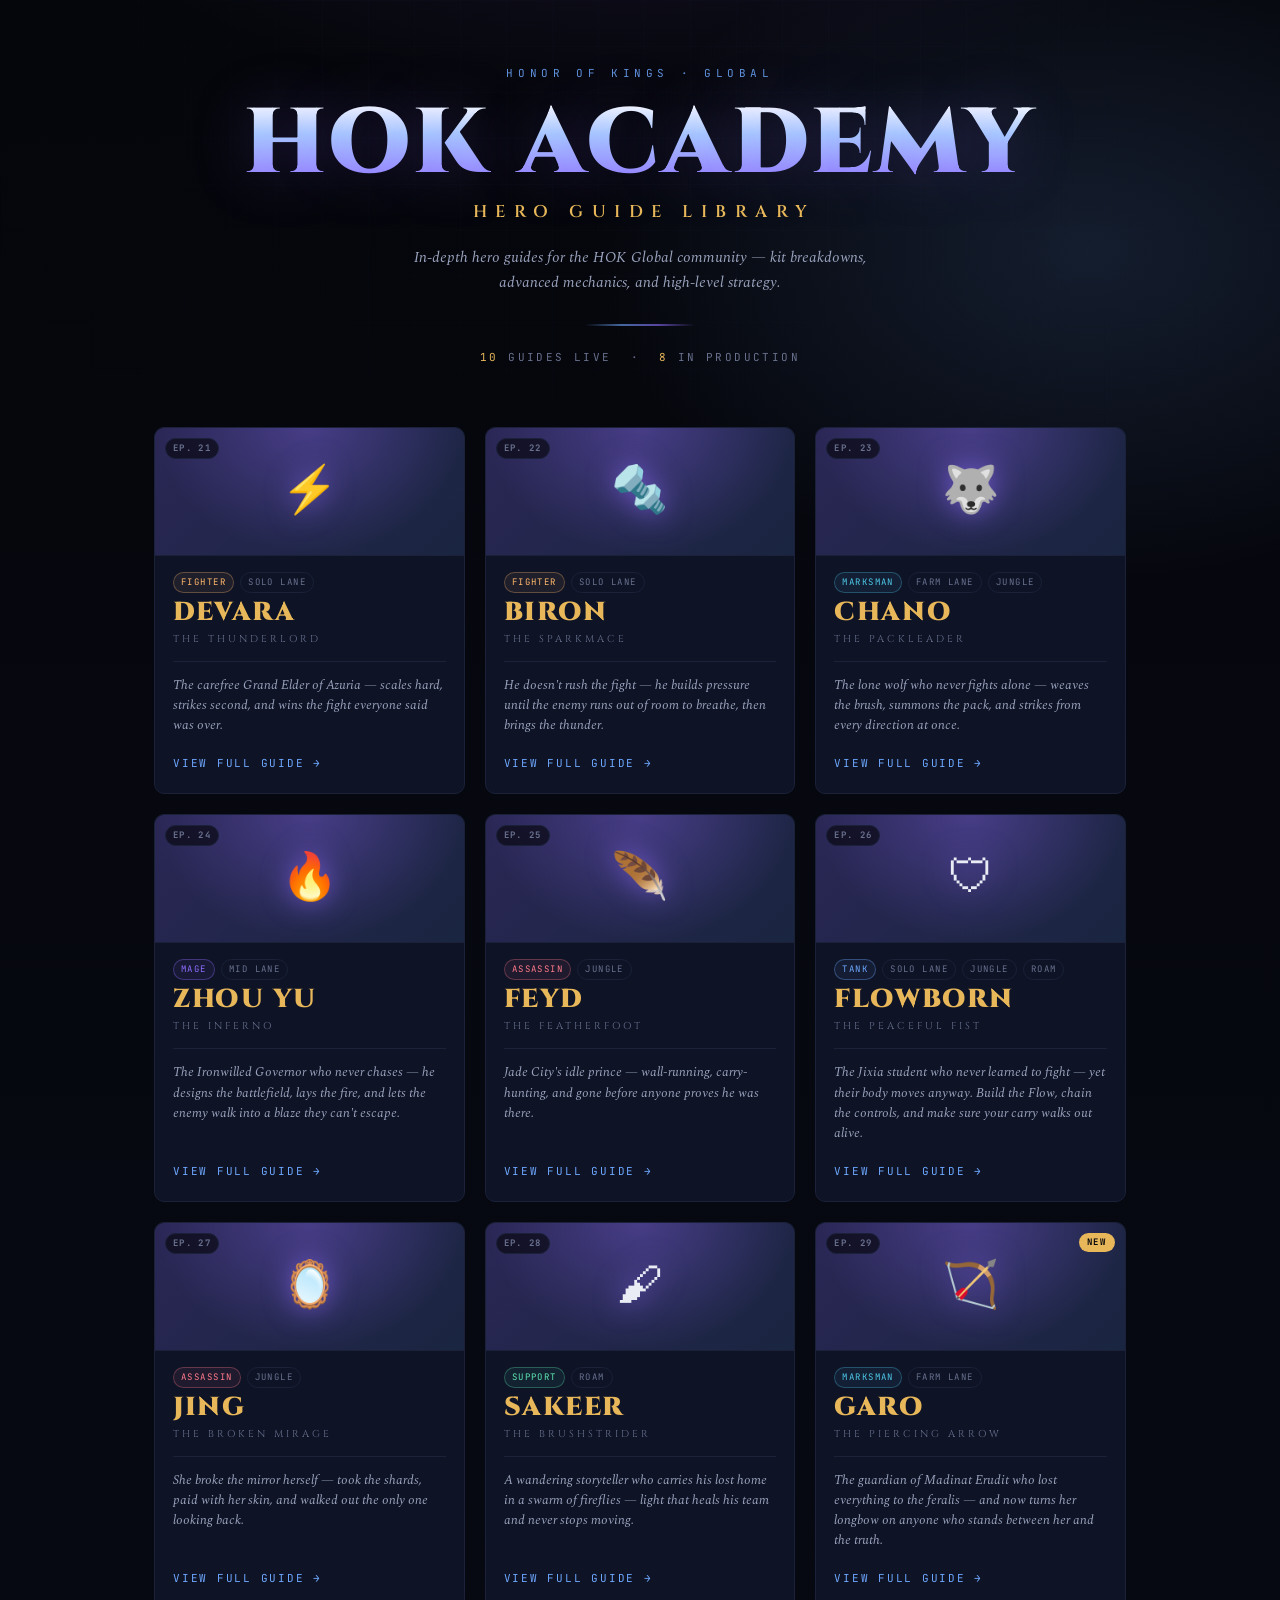
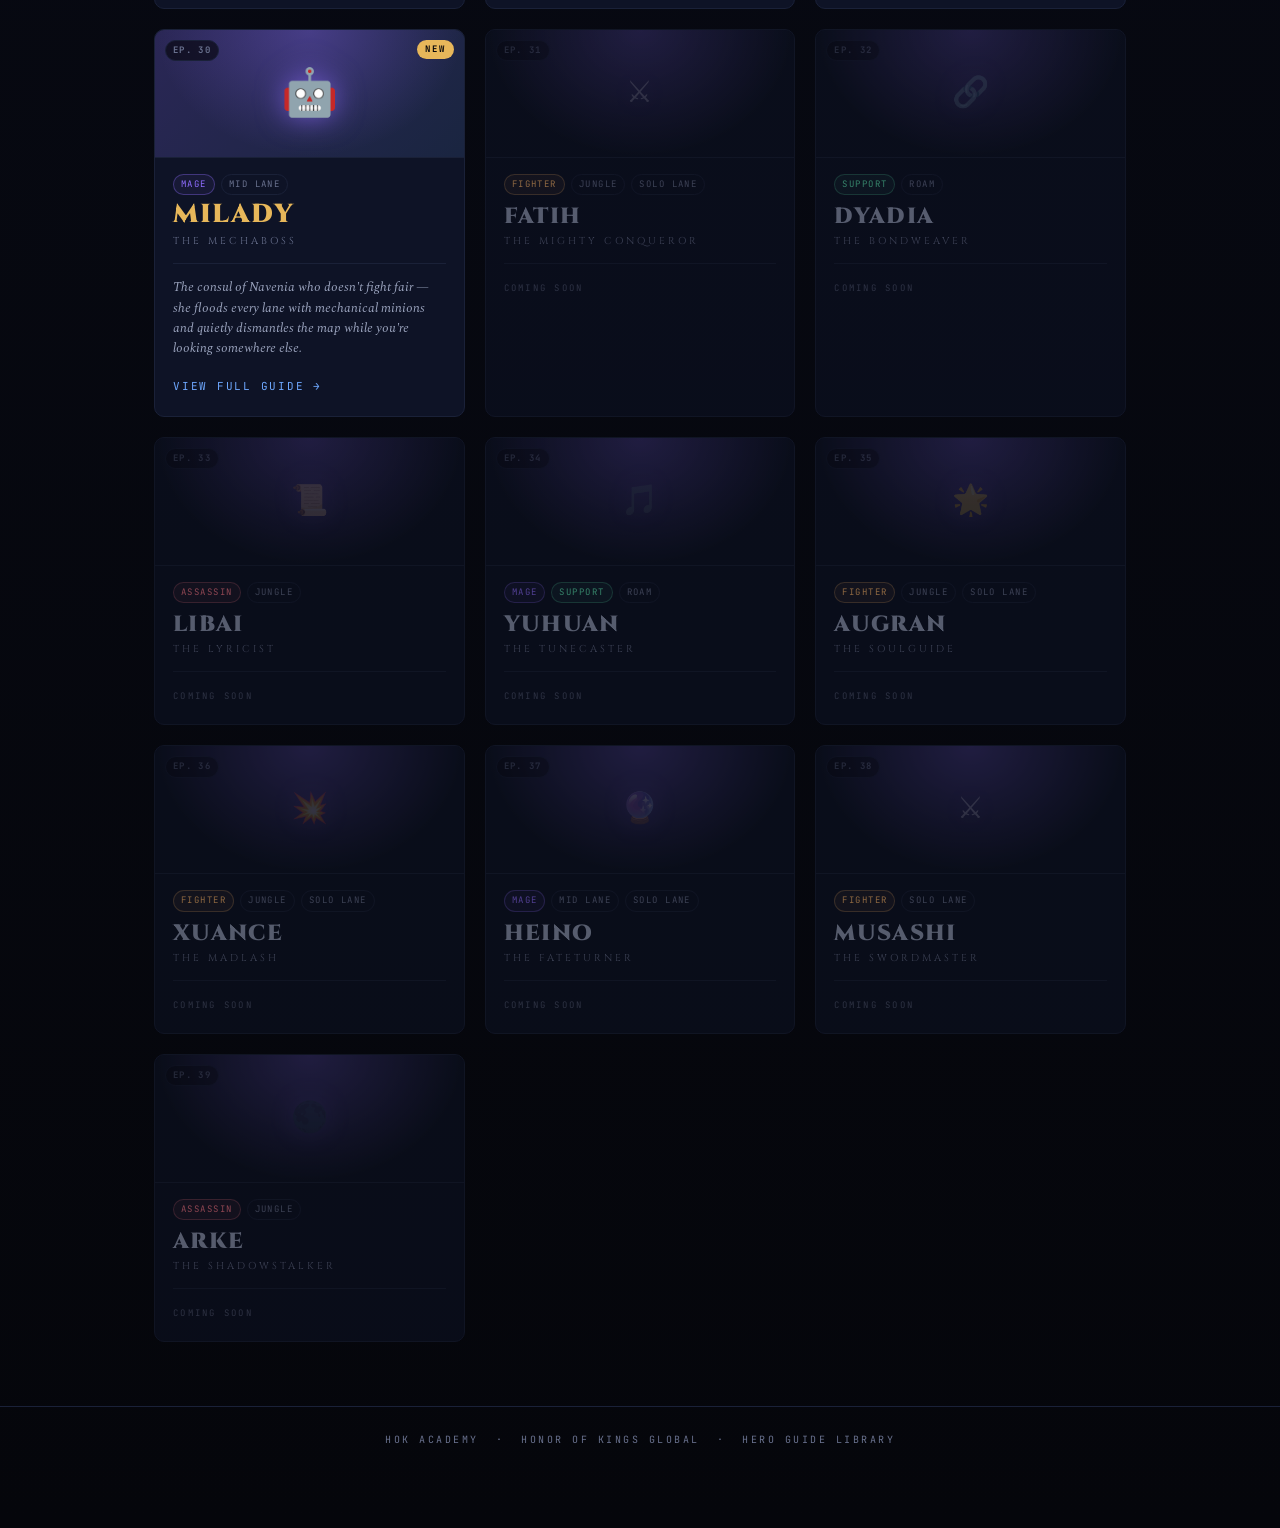
==== commit 448b47a9: "Add files via upload" ====
--- a/index.html
+++ b/index.html
@@ -243,7 +243,7 @@
     <div class="epithet">Hero Guide Library</div>
     <div class="sub">In-depth hero guides for the HOK Global community — kit breakdowns, advanced mechanics, and high-level strategy.</div>
     <div class="bolt-rule"></div>
-    <div class="guide-meta"><span class="live">9</span> guides live &nbsp;·&nbsp; <span class="live">9</span> in production</div>
+    <div class="guide-meta"><span class="live">10</span> guides live &nbsp;·&nbsp; <span class="live">8</span> in production</div>
     <!--
       HOW TO UPDATE: when you publish a new guide, change the live count above
       and replace one of the "Coming Soon" cards below with a live card.
@@ -399,7 +399,6 @@
     <!-- ═══ SAKEER — LIVE ═══════════════════════════ -->
     <a class="card" href="sakeer.html">
       <span class="card-ep">Ep. 28</span>
-	  <span class="card-new-badge">NEW</span>
       <div class="card-banner">
         <!-- Replace with: <img class="hero-portrait" src="sakeer-portrait.jpg" alt="SAKEER"> -->
         <span class="hero-icon">🖌</span>
@@ -438,10 +437,12 @@
       </div>
     </a>
 
-    <!-- MILADY -->
-    <div class="card card--soon">
+    <!-- ═══ MILADY — LIVE ═══════════════════════════ -->
+    <a class="card" href="milady.html">
       <span class="card-ep">Ep. 30</span>
-      <div class="card-banner">
+      <span class="card-new-badge">NEW</span>
+      <div class="card-banner">
+        <!-- Replace with: <img class="hero-portrait" src="milady-portrait.jpg" alt="MILADY"> -->
         <span class="hero-icon">🤖</span>
       </div>
       <div class="card-body">
@@ -452,9 +453,10 @@
         <div class="card-name">MILADY</div>
         <div class="card-epithet">The Mechaboss</div>
         <div class="card-rule"></div>
-        <div class="cs-label">Coming Soon</div>
-      </div>
-    </div>
+        <div class="card-desc">The consul of Navenia who doesn't fight fair — she floods every lane with mechanical minions and quietly dismantles the map while you're looking somewhere else.</div>
+        <div class="card-cta">View Full Guide &#8594;</div>
+      </div>
+    </a>
 
     <!-- FATIH -->
     <div class="card card--soon">
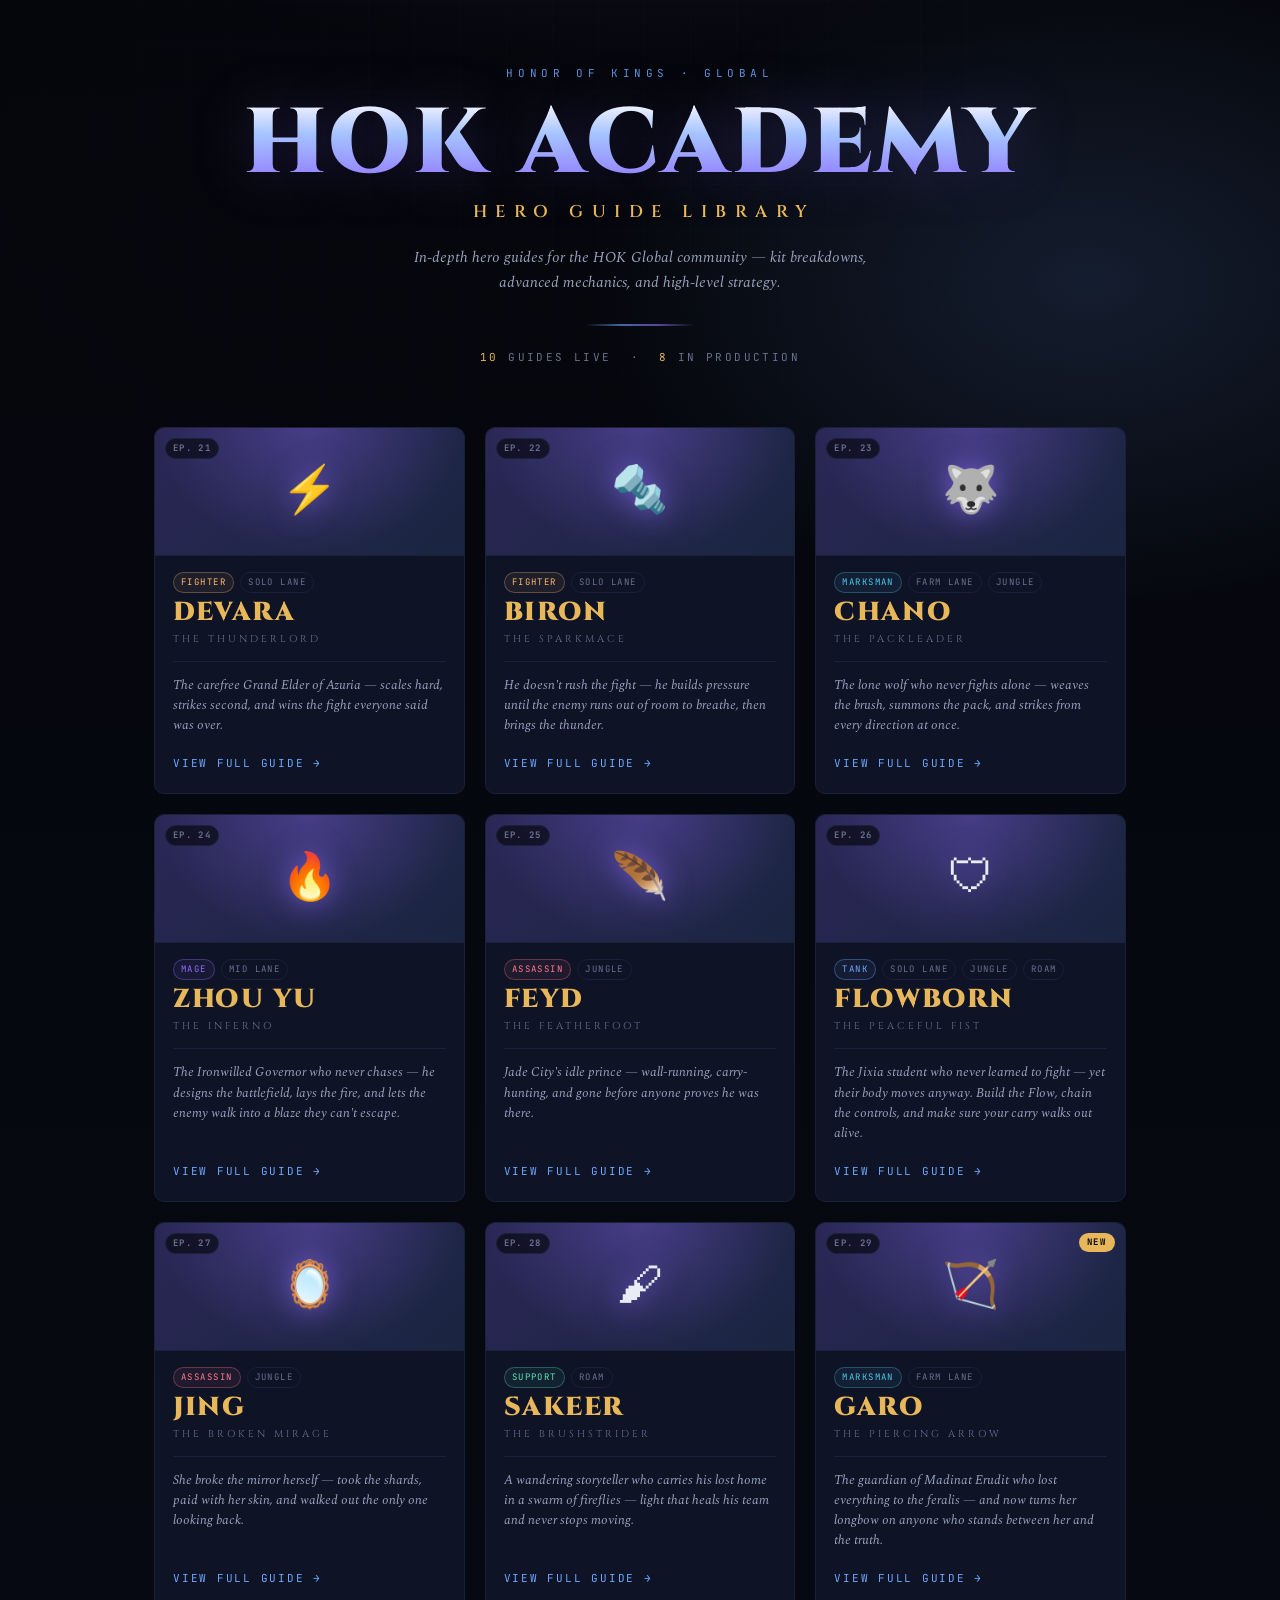
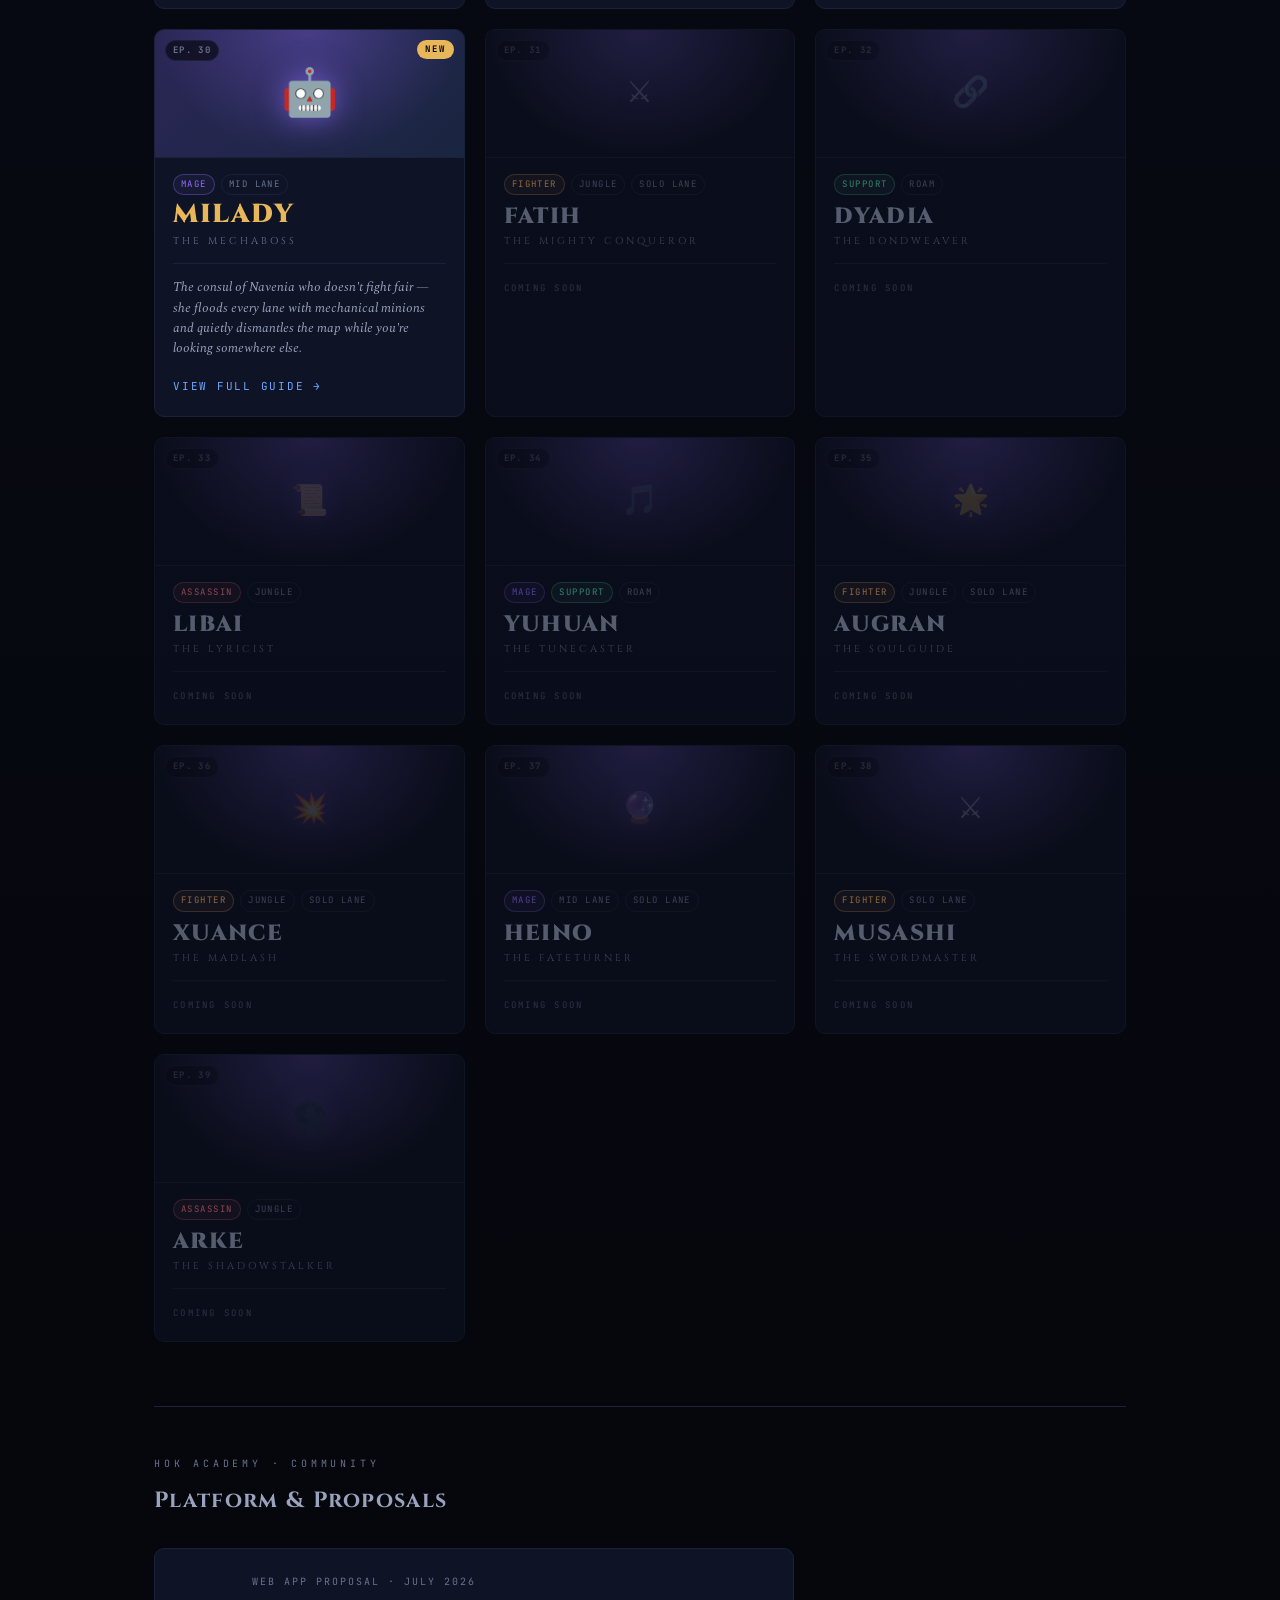
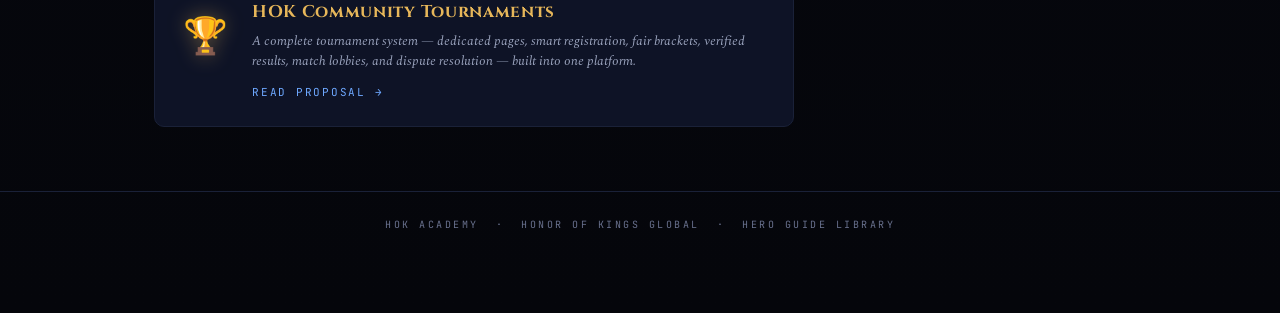
==== commit cb178a75: "Add files via upload" ====
--- a/index.html
+++ b/index.html
@@ -224,6 +224,64 @@
     color: var(--paper-faint); opacity: .7; margin-top: 4px;
   }
 
+  /* ── COMMUNITY SECTION ───────────────────────── */
+  .community-divider {
+    margin-top: 64px;
+    border-top: 1px solid var(--edge-soft);
+    padding-top: 48px;
+  }
+  .community-divider .section-kicker {
+    font-family: 'JetBrains Mono', monospace; font-size: 10px;
+    letter-spacing: .38em; text-transform: uppercase;
+    color: var(--paper-faint); margin-bottom: 10px;
+  }
+  .community-divider .section-title {
+    font-family: 'Cinzel', serif; font-weight: 700;
+    font-size: clamp(16px, 2.5vw, 22px); color: var(--paper-dim);
+    letter-spacing: .06em; margin-bottom: 28px;
+  }
+  .proposal-card {
+    display: flex; align-items: center; gap: 24px;
+    background: var(--panel-solid);
+    border: 1px solid var(--edge-soft);
+    border-radius: 10px; padding: 24px 28px;
+    text-decoration: none; color: var(--paper);
+    max-width: 640px;
+    transition: border-color .22s ease, box-shadow .22s ease, transform .22s ease;
+  }
+  .proposal-card:hover {
+    border-color: var(--gold);
+    box-shadow: 0 8px 32px rgba(231,183,90,.12), 0 0 0 1px rgba(231,183,90,.08);
+    transform: translateY(-3px);
+  }
+  .proposal-card .proposal-icon {
+    font-size: 36px; flex-shrink: 0;
+    filter: drop-shadow(0 0 10px rgba(231,183,90,.4));
+  }
+  .proposal-card .proposal-body { flex: 1; }
+  .proposal-card .proposal-title {
+    font-family: 'Cinzel', serif; font-weight: 700;
+    font-size: 17px; color: var(--gold); letter-spacing: .04em;
+    margin-bottom: 4px;
+  }
+  .proposal-card .proposal-sub {
+    font-family: 'JetBrains Mono', monospace; font-size: 10px;
+    letter-spacing: .2em; text-transform: uppercase;
+    color: var(--paper-faint); margin-bottom: 8px;
+  }
+  .proposal-card .proposal-desc {
+    font-size: 13px; color: var(--paper-dim);
+    line-height: 1.55; font-style: italic;
+  }
+  .proposal-card .proposal-cta {
+    font-family: 'JetBrains Mono', monospace; font-size: 11px;
+    letter-spacing: .16em; text-transform: uppercase;
+    color: var(--bolt); margin-top: 12px;
+    display: flex; align-items: center; gap: 6px;
+    transition: gap .15s ease, color .15s ease;
+  }
+  .proposal-card:hover .proposal-cta { color: var(--bolt-bright); gap: 10px; }
+
   /* ── FOOTER ──────────────────────────────────── */
   footer {
     text-align: center; margin-top: 64px;
@@ -627,6 +685,21 @@
 
   </div><!-- /grid -->
 
+  <!-- ── COMMUNITY SECTION ── -->
+  <div class="community-divider">
+    <div class="section-kicker">HOK Academy · Community</div>
+    <div class="section-title">Platform & Proposals</div>
+    <a class="proposal-card" href="tournament-proposal.html">
+      <span class="proposal-icon">🏆</span>
+      <div class="proposal-body">
+        <div class="proposal-sub">Web App Proposal · July 2026</div>
+        <div class="proposal-title">HOK Community Tournaments</div>
+        <div class="proposal-desc">A complete tournament system — dedicated pages, smart registration, fair brackets, verified results, match lobbies, and dispute resolution — built into one platform.</div>
+        <div class="proposal-cta">Read Proposal &#8594;</div>
+      </div>
+    </a>
+  </div>
+
 </div><!-- /wrap -->
 
 <footer>HOK Academy &nbsp;·&nbsp; Honor of Kings Global &nbsp;·&nbsp; Hero Guide Library</footer>
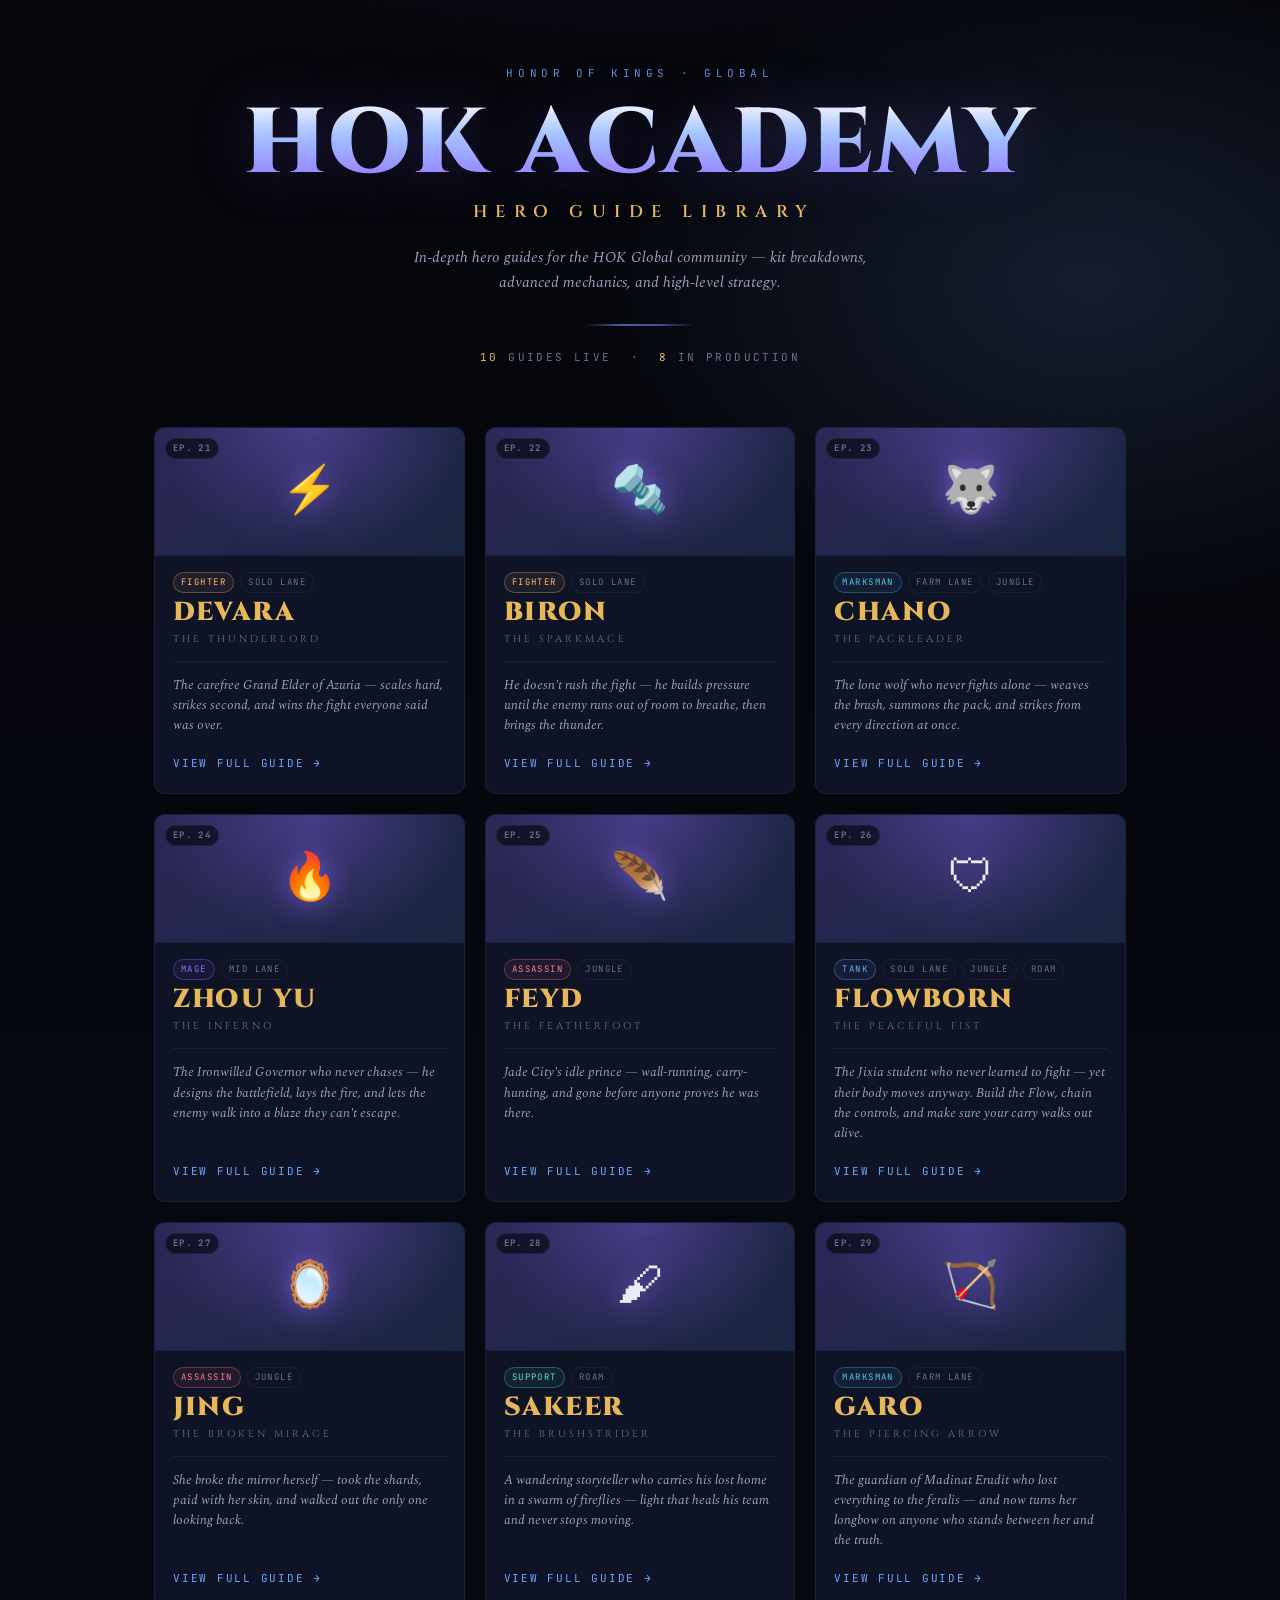
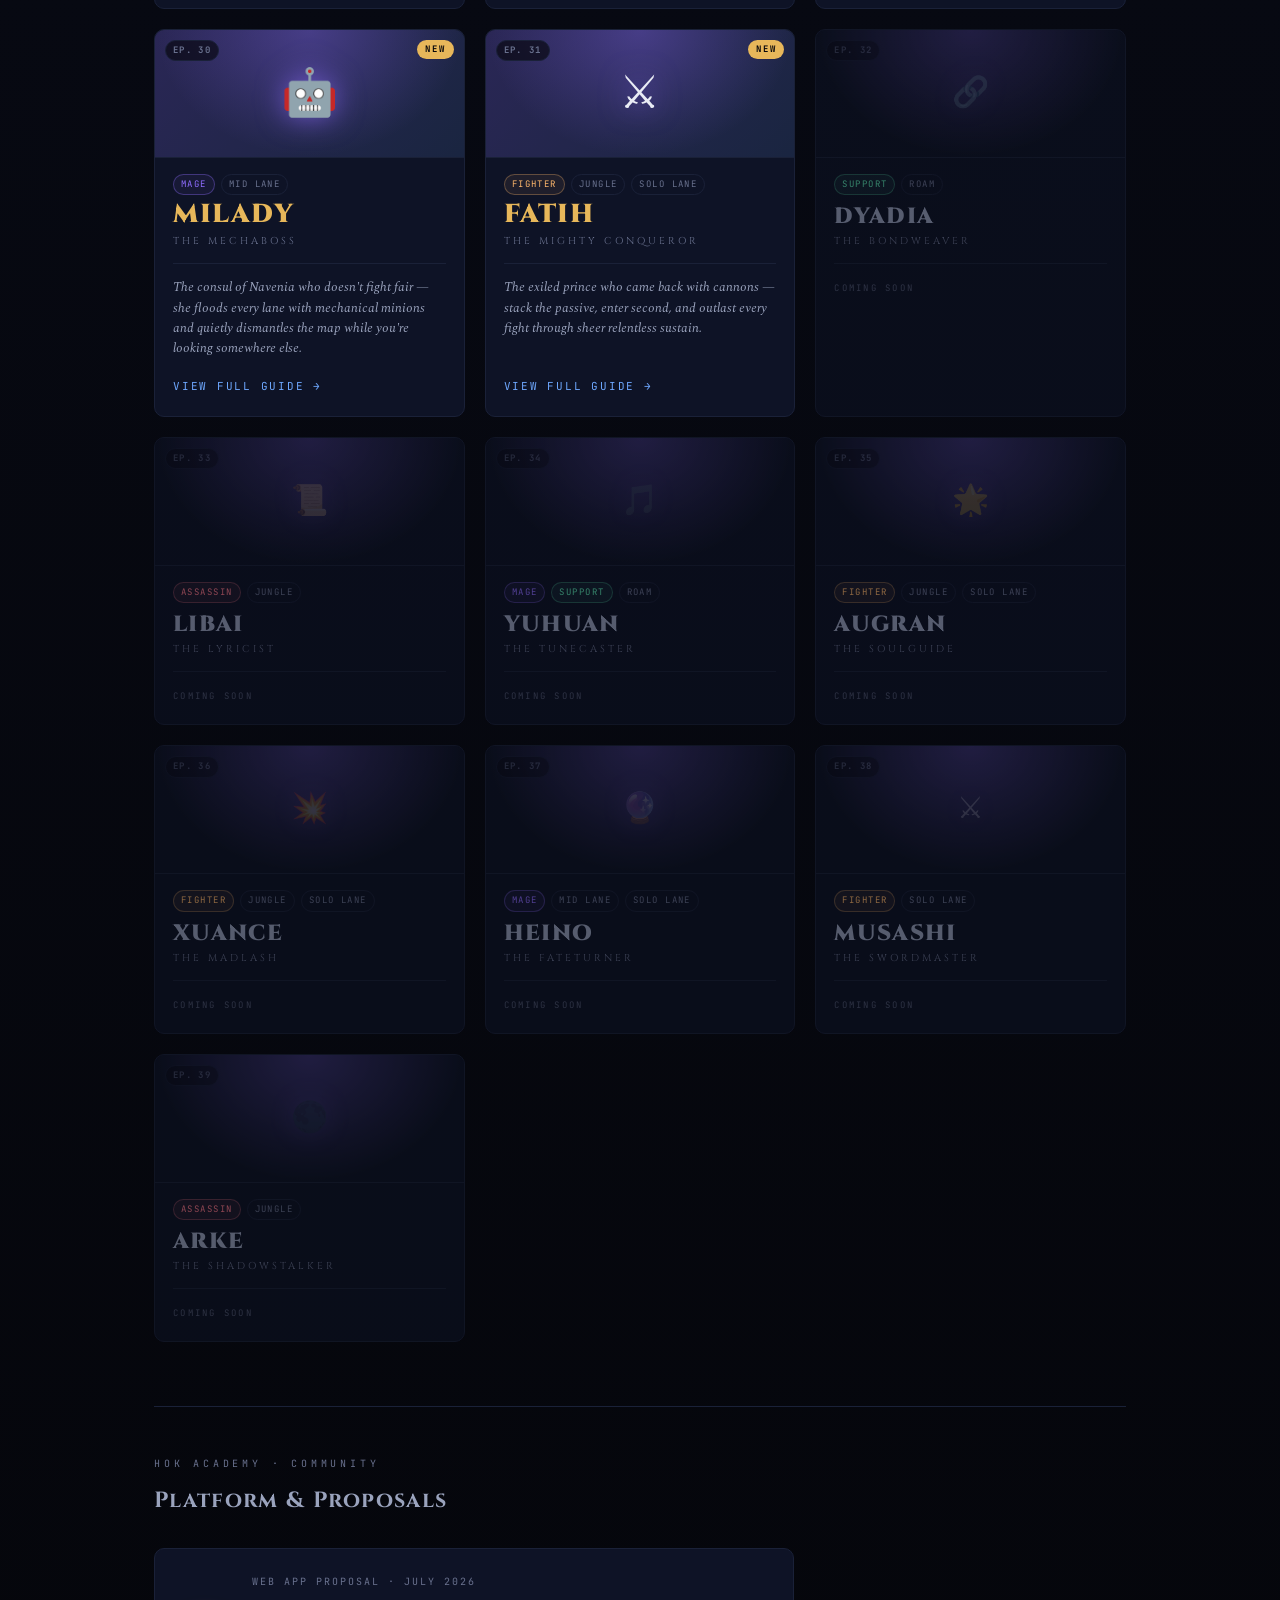
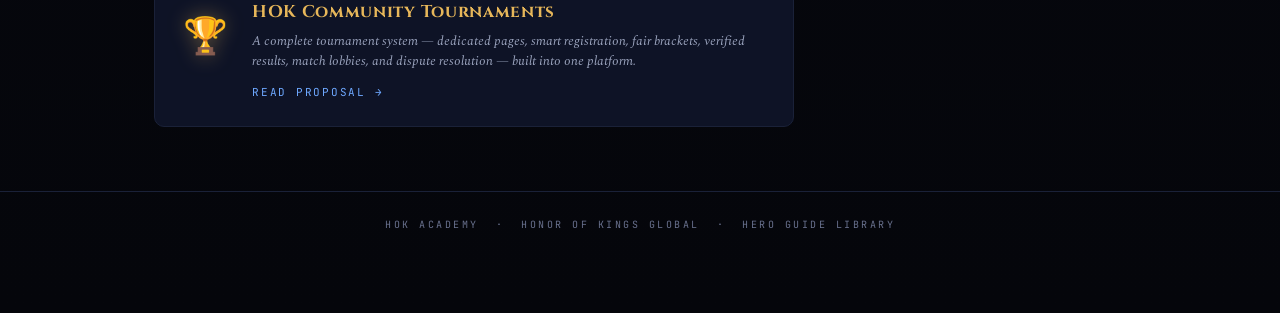
==== commit eca2141b: "Add files via upload" ====
--- a/index.html
+++ b/index.html
@@ -477,7 +477,6 @@
     <!-- ═══ GARO — LIVE ═══════════════════════════ -->
     <a class="card" href="garo.html">
       <span class="card-ep">Ep. 29</span>
-      <span class="card-new-badge">NEW</span>
       <div class="card-banner">
         <!-- Replace with: <img class="hero-portrait" src="garo-portrait.jpg" alt="GARO"> -->
         <span class="hero-icon">🏹</span>
@@ -516,9 +515,10 @@
       </div>
     </a>
 
-    <!-- FATIH -->
-    <div class="card card--soon">
+    <!-- FATIH — LIVE -->
+    <a class="card" href="fatih.html">
       <span class="card-ep">Ep. 31</span>
+      <span class="card-new-badge">NEW</span>
       <div class="card-banner">
         <span class="hero-icon">⚔</span>
       </div>
@@ -531,9 +531,10 @@
         <div class="card-name">FATIH</div>
         <div class="card-epithet">The Mighty Conqueror</div>
         <div class="card-rule"></div>
-        <div class="cs-label">Coming Soon</div>
-      </div>
-    </div>
+        <div class="card-desc">The exiled prince who came back with cannons — stack the passive, enter second, and outlast every fight through sheer relentless sustain.</div>
+        <div class="card-cta">View Full Guide &#8594;</div>
+      </div>
+    </a>
 
     <!-- DYADIA -->
     <div class="card card--soon">
